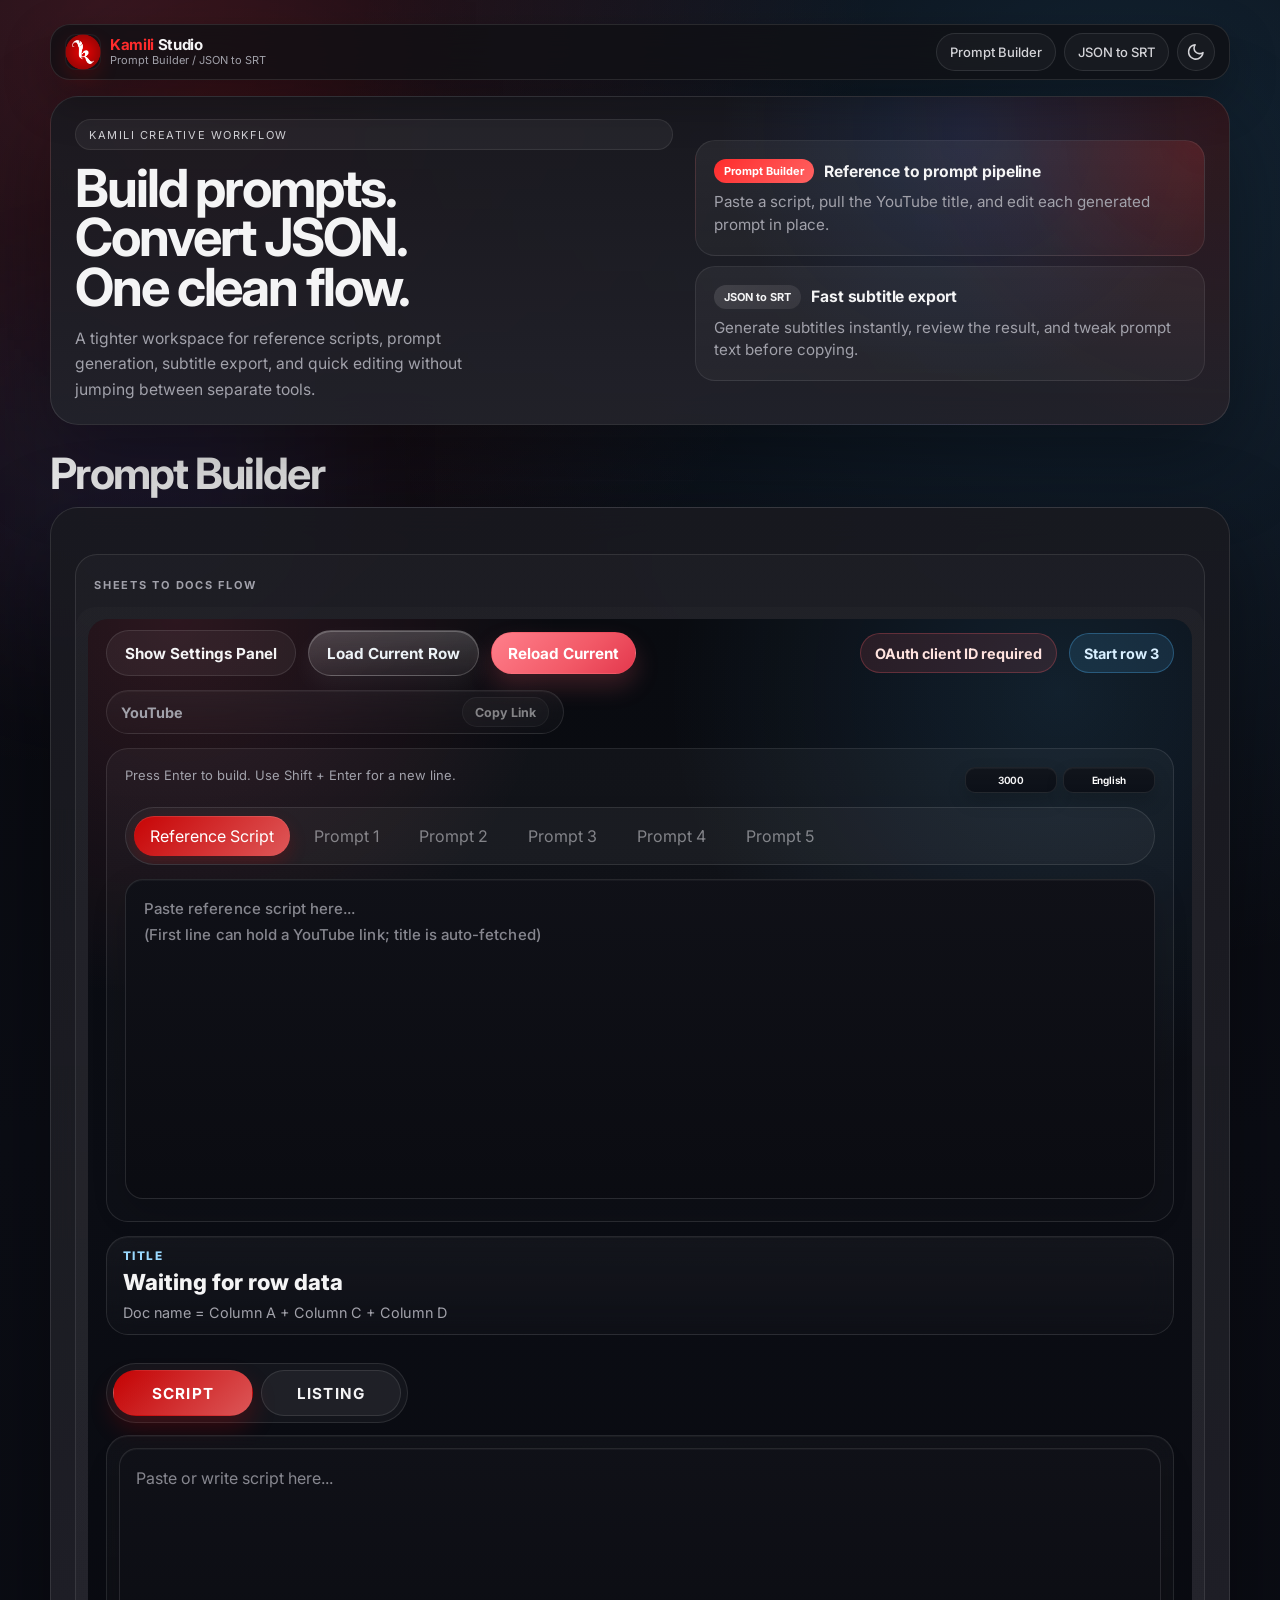
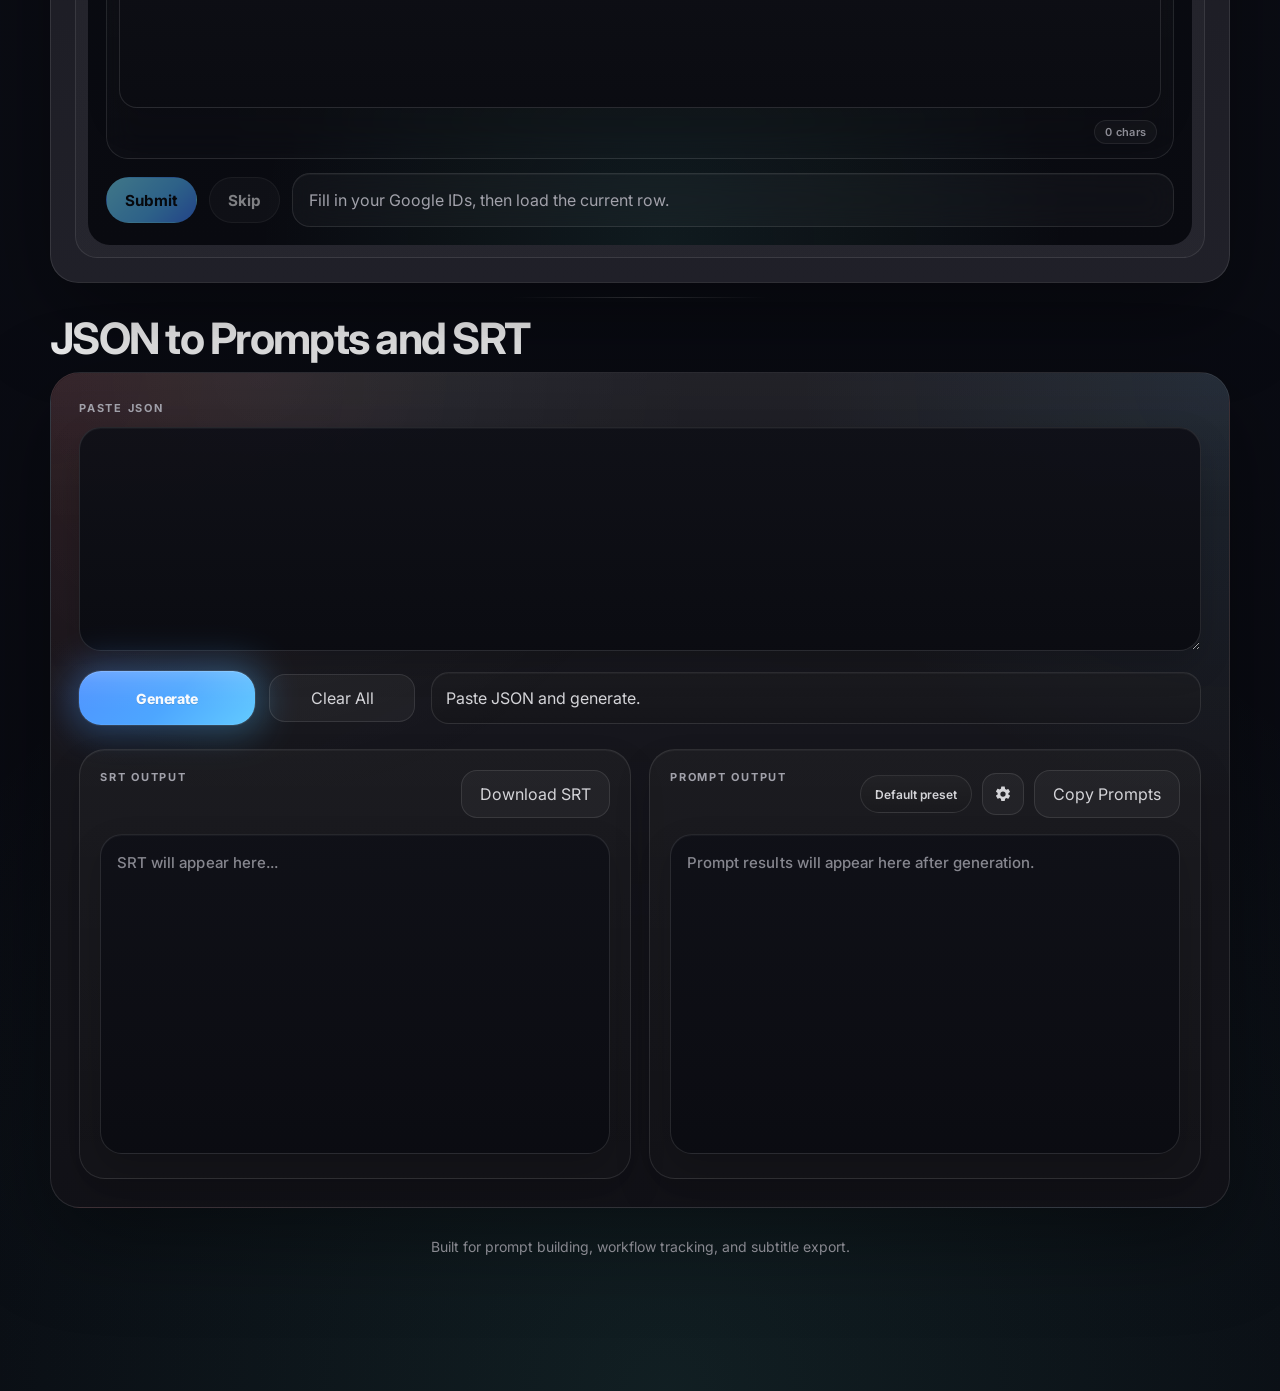
==== index.html @ 10967af1 "Add files via upload" ====
<!doctype html>
<html lang="en">
<head>
  <meta charset="UTF-8" />
  <meta name="viewport" content="width=device-width, initial-scale=1.0" />
  <title>Kamili Studio</title>
  <meta
    name="description"
    content="One unified workspace for Prompt Builder and JSON to SRT."
  />
  <link rel="stylesheet" href="assets/css/style.css" />
</head>
<body data-theme="dark">
  <div class="page-noise" aria-hidden="true"></div>
  <div class="page-glow page-glow-one" aria-hidden="true"></div>
  <div class="page-glow page-glow-two" aria-hidden="true"></div>

  <main class="site-shell">
    <header class="topbar">
      <a class="brand" href="#tool-1" aria-label="Kamili Studio home">
        <img class="brand-logo" src="assets/logo.png" alt="Kamili logo" />
        <span class="brand-copy">
          <strong class="brand-title">
            <span class="brand-name-accent">Kamili</span>
            <span class="brand-name-tail">Studio</span>
          </strong>
          <small>Prompt Builder / JSON to SRT</small>
        </span>
      </a>

      <div class="topbar-actions">
        <a class="topbar-link" href="#tool-workflow">Prompt Builder</a>
        <a class="topbar-link" href="#tool-2">JSON to SRT</a>
        <button class="theme-toggle" id="theme-toggle" type="button" aria-label="Toggle theme">
          <span class="sr-only" id="theme-toggle-label">Switch theme</span>
          <svg
            class="theme-toggle-icon"
            width="20"
            height="20"
            viewBox="0 0 25 25"
            fill="none"
            xmlns="http://www.w3.org/2000/svg"
            aria-hidden="true"
          >
            <g class="theme-toggle-sun">
              <path
                d="M12.4058 17.7625C15.1672 17.7625 17.4058 15.5239 17.4058 12.7625C17.4058 10.0011 15.1672 7.76251 12.4058 7.76251C9.64434 7.76251 7.40576 10.0011 7.40576 12.7625C7.40576 15.5239 9.64434 17.7625 12.4058 17.7625Z"
              />
              <path d="M12.4058 1.76251V3.76251" />
              <path d="M12.4058 21.7625V23.7625" />
              <path d="M4.62598 4.98248L6.04598 6.40248" />
              <path d="M18.7656 19.1225L20.1856 20.5425" />
              <path d="M1.40576 12.7625H3.40576" />
              <path d="M21.4058 12.7625H23.4058" />
              <path d="M4.62598 20.5425L6.04598 19.1225" />
              <path d="M18.7656 6.40248L20.1856 4.98248" />
            </g>
            <path
              class="theme-toggle-moon"
              d="M21.1918 13.2013C21.0345 14.9035 20.3957 16.5257 19.35 17.8781C18.3044 19.2305 16.8953 20.2571 15.2875 20.8379C13.6797 21.4186 11.9398 21.5294 10.2713 21.1574C8.60281 20.7854 7.07479 19.9459 5.86602 18.7371C4.65725 17.5283 3.81774 16.0003 3.4457 14.3318C3.07367 12.6633 3.18451 10.9234 3.76526 9.31561C4.346 7.70783 5.37263 6.29868 6.72501 5.25307C8.07739 4.20746 9.69959 3.56862 11.4018 3.41132C10.4052 4.75958 9.92564 6.42077 10.0503 8.09273C10.175 9.76469 10.8957 11.3364 12.0812 12.5219C13.2667 13.7075 14.8384 14.4281 16.5104 14.5528C18.1823 14.6775 19.8435 14.1979 21.1918 13.2013Z"
            />
          </svg>
        </button>
      </div>
    </header>

    <section class="hero-panel">
      <div class="hero-copy">
        <div class="hero-badge">Kamili creative workflow</div>
        <h1>Build prompts. Convert JSON. One clean flow.</h1>
        <p class="hero-text">
          A tighter workspace for reference scripts, prompt generation, subtitle export, and quick
          editing without jumping between separate tools.
        </p>
      </div>

      <div class="hero-stack">
        <div class="hero-card hero-card-accent">
          <div class="hero-card-line">
            <span class="hero-chip">Prompt Builder</span>
            <strong>Reference to prompt pipeline</strong>
          </div>
          <p>Paste a script, pull the YouTube title, and edit each generated prompt in place.</p>
        </div>
        <div class="hero-card">
          <div class="hero-card-line">
            <span class="hero-chip hero-chip-secondary">JSON to SRT</span>
            <strong>Fast subtitle export</strong>
          </div>
          <p>Generate subtitles instantly, review the result, and tweak prompt text before copying.</p>
        </div>
      </div>
    </section>

    <div class="tool-stack">
      <section class="tool-section" id="tool-1">
        <div class="section-heading">
          <div>
            <h2>Prompt Builder</h2>
          </div>
        </div>

        <div class="tool-card tool-card-merged">
          <div class="workflow-inline-shell" id="tool-workflow">
          <div class="workflow-inline-head">
            <div>
              <span class="label">Sheets to Docs Flow</span>
            </div>
          </div>

            <div class="workflow-embed-card workflow-embed-card-inline">
              <iframe
                id="workflow-embed-frame"
                class="workflow-embed-frame"
                src="manual-workflow-tool/index.html"
                title="Workflow"
                loading="lazy"
                allow="clipboard-write"
              ></iframe>
            </div>
          </div>

          <div class="output-shell prompt-builder-shell">
            <div class="tabs-head">
              <div class="tabs-head-copy">
                <span class="tabs-hint">Press Enter to build. Use Shift + Enter for a new line.</span>
              </div>

              <div class="prompt-banner-params prompt-banner-params-inline" aria-label="Prompt parameters">
                <label class="prompt-param prompt-param-words" for="pb-words" aria-label="Words">
                  <input id="pb-words" class="prompt-param-input" type="number" value="3000" min="1" inputmode="numeric" />
                </label>

                <div class="prompt-param prompt-param-language" aria-label="Language">
                  <div class="language-select language-select-compact" id="pb-language-select">
                    <input id="pb-language" type="hidden" value="English" />
                    <button
                      class="language-trigger language-trigger-compact"
                      id="pb-language-trigger"
                      type="button"
                      aria-haspopup="listbox"
                      aria-expanded="false"
                    >
                      <span id="pb-language-value">English</span>
                      <span class="language-caret" aria-hidden="true"></span>
                    </button>
                    <div class="language-dropdown" id="pb-language-dropdown" hidden>
                      <div class="language-options" id="pb-language-list" role="listbox" aria-label="Language options">
                        <button class="language-option is-active" data-language="English" type="button">English</button>
                        <button class="language-option" data-language="Arabic" type="button">Arabic</button>
                        <button class="language-option" data-language="French" type="button">French</button>
                        <button class="language-option" data-language="German" type="button">German</button>
                        <button class="language-option" data-language="Russian" type="button">Russian</button>
                        <button class="language-option" data-language="Italian" type="button">Italian</button>
                      </div>
                      <div class="language-custom">
                        <input
                          id="pb-language-custom"
                          type="text"
                          placeholder="Add another language"
                          aria-label="Add another language"
                        />
                        <button class="secondary-button secondary-button-compact" id="pb-language-add" type="button">
                          Add
                        </button>
                      </div>
                    </div>
                  </div>
                </div>
              </div>
            </div>
            <div class="segmented-shell">
              <div class="segmented-control" id="pb-tabs">
                <button class="segmented-tab active" data-view="reference" type="button">Reference Script</button>
                <button class="segmented-tab" data-view="prompt-0" data-index="0" type="button">Prompt 1</button>
                <button class="segmented-tab" data-view="prompt-1" data-index="1" type="button">Prompt 2</button>
                <button class="segmented-tab" data-view="prompt-2" data-index="2" type="button">Prompt 3</button>
                <button class="segmented-tab" data-view="prompt-3" data-index="3" type="button">Prompt 4</button>
                <button class="segmented-tab" data-view="prompt-4" data-index="4" type="button">Prompt 5</button>
              </div>
            </div>
            <div class="prompt-tab-panel is-active" id="pb-reference-panel">
              <textarea
                id="pb-reference"
                class="output-textarea prompt-builder-reference"
                placeholder="Paste reference script here...&#10;(First line can hold a YouTube link; title is auto-fetched)"
              ></textarea>
            </div>
            <div class="prompt-tab-panel" id="pb-prompts-panel" hidden>
              <div
                id="pb-output"
                class="output-editor"
                contenteditable="true"
                spellcheck="false"
                role="textbox"
                aria-multiline="true"
                data-placeholder="Press Enter in Reference Script to generate prompts."
              ></div>
            </div>
          </div>
        </div>
      </section>

      <div class="section-divider" aria-hidden="true">
        <span></span>
      </div>

      <section class="tool-section" id="tool-2">
        <div class="section-heading">
          <div>
            <h2>JSON to Prompts and SRT</h2>
          </div>
        </div>

        <div class="tool-card">
          <div class="field-block">
            <label class="label" for="json-input">Paste JSON</label>
            <textarea id="json-input"></textarea>
          </div>

          <div class="button-row button-row-split">
            <div class="button-row tool-actions">
              <button class="glow-button" id="srt-generate" type="button">
                <span class="glow-button__content">
                  <span>Generate</span>
                </span>
              </button>
              <button class="secondary-button" id="srt-clear" type="button">Clear All</button>
            </div>
            <div class="status status-inline" id="srt-status">Paste JSON and generate.</div>
          </div>

          <div class="results-grid">
            <div class="result-panel">
              <div class="panel-head">
                <span class="label">SRT Output</span>
                <button class="secondary-button" id="srt-download" type="button">Download SRT</button>
              </div>
              <textarea id="srt-output" readonly placeholder="SRT will appear here..."></textarea>
            </div>

            <div class="result-panel">
              <div class="panel-head">
                <span class="label">Prompt Output</span>
                <div class="panel-actions">
                  <span class="preset-badge" id="prompt-preset-badge">Default preset</span>
                  <button
                    class="icon-button"
                    id="prompt-preset-settings"
                    type="button"
                    aria-label="Manage image prompt presets"
                    title="Manage image prompt presets"
                  >
                    <svg viewBox="0 0 24 24" aria-hidden="true">
                      <path d="M19.14 12.94a7.96 7.96 0 0 0 .05-.94 7.96 7.96 0 0 0-.05-.94l2.03-1.58a.5.5 0 0 0 .12-.64l-1.92-3.32a.5.5 0 0 0-.6-.22l-2.39.96a7.28 7.28 0 0 0-1.63-.94l-.36-2.54A.5.5 0 0 0 13.9 2h-3.8a.5.5 0 0 0-.49.42l-.36 2.54c-.58.22-1.12.53-1.63.94l-2.39-.96a.5.5 0 0 0-.6.22L2.71 8.48a.5.5 0 0 0 .12.64l2.03 1.58a7.96 7.96 0 0 0-.05.94c0 .32.02.63.05.94l-2.03 1.58a.5.5 0 0 0-.12.64l1.92 3.32a.5.5 0 0 0 .6.22l2.39-.96c.5.4 1.05.72 1.63.94l.36 2.54a.5.5 0 0 0 .49.42h3.8a.5.5 0 0 0 .49-.42l.36-2.54c.58-.22 1.13-.54 1.63-.94l2.39.96a.5.5 0 0 0 .6-.22l1.92-3.32a.5.5 0 0 0-.12-.64l-2.03-1.58ZM12 15.5A3.5 3.5 0 1 1 12 8.5a3.5 3.5 0 0 1 0 7Z"/>
                    </svg>
                  </button>
                  <button class="secondary-button" id="prompts-copy" type="button">Copy Prompts</button>
                </div>
              </div>
              <textarea id="prompts-output" placeholder="Prompt results will appear here after generation."></textarea>
            </div>
          </div>
        </div>
      </section>
    </div>

    <div class="preset-modal" id="prompt-preset-modal" hidden>
      <div class="preset-dialog" role="dialog" aria-modal="true" aria-labelledby="prompt-preset-title">
        <div class="preset-dialog-head">
          <div>
            <h3 id="prompt-preset-title">Image Prompt Presets</h3>
            <p>Save your prompt add-ons here, then switch between them anytime.</p>
          </div>
          <button class="icon-button" id="prompt-preset-close" type="button" aria-label="Close presets">
            <svg viewBox="0 0 24 24" aria-hidden="true">
              <path d="M6.7 5.3 12 10.6l5.3-5.3 1.4 1.4-5.3 5.3 5.3 5.3-1.4 1.4-5.3-5.3-5.3 5.3-1.4-1.4 5.3-5.3-5.3-5.3 1.4-1.4Z"/>
            </svg>
          </button>
        </div>

        <div class="preset-list" id="prompt-preset-list"></div>

        <div class="preset-form">
          <div class="field-block">
            <label class="label" for="prompt-preset-name">Preset Name</label>
            <input id="prompt-preset-name" type="text" placeholder="Ancient history preset" />
          </div>
            <div class="field-block">
              <label class="label sr-only" for="prompt-preset-text">Prompt Text</label>
              <textarea
                id="prompt-preset-text"
                placeholder="Prompt Text..."
              ></textarea>
            </div>
          <div class="button-row">
            <button class="glow-button" id="prompt-preset-save" type="button">
              <span class="glow-button__content">
                <span>Save Preset</span>
              </span>
            </button>
          </div>
        </div>
      </div>
    </div>

    <div class="confirm-modal" id="preset-delete-confirm" hidden>
      <div class="confirm-dialog" role="dialog" aria-modal="true" aria-labelledby="preset-delete-title">
        <div class="confirm-copy">
          <span class="label">Delete Preset</span>
          <h3 id="preset-delete-title">Are you sure?</h3>
          <p id="preset-delete-text">This preset will be removed from your saved list.</p>
        </div>
        <div class="confirm-actions">
          <button class="secondary-button" id="preset-delete-cancel" type="button">Cancel</button>
          <button class="glow-button is-danger" id="preset-delete-confirm-btn" type="button">
            <span class="glow-button__content">
              <span>Delete Preset</span>
            </span>
          </button>
        </div>
      </div>
    </div>

    <footer class="site-footer">
      Built for prompt building, workflow tracking, and subtitle export.
    </footer>
  </main>

  <script>
    (function () {
      const workflowFrame = document.getElementById("workflow-embed-frame");
      if (!workflowFrame) {
        return;
      }

      const minHeight = 520;

      const applyHeight = (height) => {
        const nextHeight = Math.max(minHeight, Math.ceil(Number(height) || 0));
        workflowFrame.style.height = `${nextHeight}px`;
      };

      window.addEventListener("message", (event) => {
        if (event.source !== workflowFrame.contentWindow) {
          return;
        }

        if (event.data?.type !== "workflow-embed-height") {
          return;
        }

        applyHeight(event.data.height);
      });

      workflowFrame.addEventListener("load", () => {
        window.setTimeout(() => {
          try {
            const doc = workflowFrame.contentDocument;
            if (!doc) {
              return;
            }

            applyHeight(
              Math.max(
                doc.documentElement?.scrollHeight || 0,
                doc.body?.scrollHeight || 0
              )
            );
          } catch (error) {
            console.warn("Could not auto-size workflow frame:", error);
          }
        }, 120);
      });
    })();
  </script>
  <script src="assets/js/app.js"></script>
</body>
</html>
---- assets/css/style.css ----
@import url("https://fonts.googleapis.com/css2?family=Inter:wght@400;500;600;700;800&display=swap");

:root {
  --bg: #09090b;
  --bg-elevated: rgba(16, 16, 20, 0.78);
  --panel: rgba(25, 25, 31, 0.88);
  --panel-strong: rgba(34, 34, 42, 0.94);
  --surface: rgba(12, 12, 16, 0.96);
  --surface-soft: rgba(255, 255, 255, 0.05);
  --border: rgba(255, 255, 255, 0.1);
  --border-strong: rgba(255, 255, 255, 0.18);
  --text: #f4f4f5;
  --muted: #a1a1aa;
  --muted-strong: #d4d4d8;
  --logo-red: #dd0000;
  --logo-red-strong: #ff2c2c;
  --logo-red-soft: rgba(221, 0, 0, 0.2);
  --blue-start: #77e3ff;
  --blue-mid: #52b8ff;
  --blue-end: #3d7dff;
  --blue-glow: rgba(82, 184, 255, 0.48);
  --danger-start: #ff7f8b;
  --danger-mid: #f25967;
  --danger-end: #e3384d;
  --danger-glow: rgba(242, 89, 103, 0.48);
  --success: #7ef3cf;
  --scroll-track: rgba(255, 255, 255, 0.04);
  --scroll-thumb: linear-gradient(180deg, rgba(255, 98, 98, 0.92), rgba(82, 184, 255, 0.88));
  --scroll-thumb-border: rgba(255, 255, 255, 0.08);
  --shadow-xl: 0 30px 90px rgba(0, 0, 0, 0.38);
  --shadow-lg: 0 18px 48px rgba(0, 0, 0, 0.28);
  --field-bg: linear-gradient(180deg, rgba(16, 17, 24, 0.98), rgba(11, 12, 18, 0.98));
  --field-bg-active: linear-gradient(180deg, rgba(20, 22, 30, 0.99), rgba(14, 15, 21, 0.99));
  --field-border: rgba(255, 255, 255, 0.11);
  --field-border-focus: rgba(114, 190, 255, 0.34);
  --field-ring: rgba(114, 190, 255, 0.08);
  --field-shadow: inset 0 1px 0 rgba(255, 255, 255, 0.04), 0 14px 34px rgba(0, 0, 0, 0.16);
  --field-shadow-focus: inset 0 1px 0 rgba(255, 255, 255, 0.05), 0 0 0 4px var(--field-ring), 0 20px 42px rgba(0, 0, 0, 0.2);
  --radius-xl: 28px;
  --radius-lg: 22px;
  --radius-md: 18px;
  --radius-sm: 14px;
}

body[data-theme="light"] {
  --bg: #f5f5f4;
  --bg-elevated: rgba(255, 255, 255, 0.84);
  --panel: rgba(255, 255, 255, 0.92);
  --panel-strong: rgba(255, 255, 255, 0.98);
  --surface: rgba(246, 246, 248, 0.98);
  --surface-soft: rgba(18, 18, 23, 0.04);
  --border: rgba(18, 18, 23, 0.08);
  --border-strong: rgba(18, 18, 23, 0.14);
  --text: #111827;
  --muted: #6b7280;
  --muted-strong: #374151;
  --logo-red-soft: rgba(221, 0, 0, 0.12);
  --blue-glow: rgba(82, 184, 255, 0.2);
  --danger-glow: rgba(242, 89, 103, 0.2);
  --scroll-track: rgba(17, 24, 39, 0.06);
  --scroll-thumb: linear-gradient(180deg, rgba(255, 98, 98, 0.78), rgba(82, 184, 255, 0.72));
  --scroll-thumb-border: rgba(17, 24, 39, 0.08);
  --shadow-xl: 0 30px 90px rgba(17, 24, 39, 0.12);
  --shadow-lg: 0 18px 48px rgba(17, 24, 39, 0.09);
  --field-bg: linear-gradient(180deg, rgba(255, 255, 255, 0.98), rgba(245, 247, 251, 0.98));
  --field-bg-active: linear-gradient(180deg, rgba(255, 255, 255, 1), rgba(241, 244, 250, 1));
  --field-border: rgba(17, 24, 39, 0.1);
  --field-border-focus: rgba(82, 184, 255, 0.34);
  --field-ring: rgba(82, 184, 255, 0.08);
  --field-shadow: inset 0 1px 0 rgba(255, 255, 255, 0.64), 0 14px 34px rgba(17, 24, 39, 0.08);
  --field-shadow-focus: inset 0 1px 0 rgba(255, 255, 255, 0.74), 0 0 0 4px var(--field-ring), 0 18px 36px rgba(17, 24, 39, 0.12);
}

* {
  box-sizing: border-box;
}

html {
  scroll-behavior: smooth;
}

body {
  margin: 0;
  min-height: 100vh;
  font-family: "Inter", system-ui, sans-serif;
  color: var(--text);
  background:
    radial-gradient(circle at 8% 0%, rgba(255, 92, 118, 0.18), transparent 24%),
    radial-gradient(circle at 88% 6%, rgba(82, 184, 255, 0.16), transparent 26%),
    radial-gradient(circle at 52% 100%, rgba(97, 223, 198, 0.1), transparent 30%),
    linear-gradient(180deg, #07080d 0%, #0b0d15 38%, #080910 100%);
  transition: background 0.25s ease, color 0.25s ease;
}

body[data-theme="light"] {
  background:
    radial-gradient(circle at 10% 0%, rgba(255, 116, 142, 0.14), transparent 22%),
    radial-gradient(circle at 86% 8%, rgba(82, 184, 255, 0.12), transparent 24%),
    radial-gradient(circle at 50% 100%, rgba(97, 223, 198, 0.08), transparent 28%),
    linear-gradient(180deg, #fcfcfe 0%, #f3f5f9 44%, #eef1f7 100%);
}

button,
input,
select,
textarea {
  font: inherit;
}

textarea,
.output-editor,
.language-options,
.prompt-output,
.output-box {
  scrollbar-width: thin;
  scrollbar-color: rgba(255, 98, 98, 0.9) var(--scroll-track);
}

textarea::-webkit-scrollbar,
.output-editor::-webkit-scrollbar,
.language-options::-webkit-scrollbar,
.prompt-output::-webkit-scrollbar,
.output-box::-webkit-scrollbar {
  width: 12px;
  height: 12px;
}

textarea::-webkit-scrollbar-track,
.output-editor::-webkit-scrollbar-track,
.language-options::-webkit-scrollbar-track,
.prompt-output::-webkit-scrollbar-track,
.output-box::-webkit-scrollbar-track {
  background: var(--scroll-track);
  border-radius: 999px;
}

textarea::-webkit-scrollbar-button,
.output-editor::-webkit-scrollbar-button,
.language-options::-webkit-scrollbar-button,
.prompt-output::-webkit-scrollbar-button,
.output-box::-webkit-scrollbar-button {
  display: block;
  height: 16px;
  background-color: rgba(255, 255, 255, 0.04);
  background-repeat: no-repeat;
  background-position: center;
  background-size: 8px 8px;
  border-radius: 999px;
}

textarea::-webkit-scrollbar-button:single-button:vertical:decrement,
.output-editor::-webkit-scrollbar-button:single-button:vertical:decrement,
.language-options::-webkit-scrollbar-button:single-button:vertical:decrement,
.prompt-output::-webkit-scrollbar-button:single-button:vertical:decrement,
.output-box::-webkit-scrollbar-button:single-button:vertical:decrement {
  background-image: url("data:image/svg+xml,%3Csvg xmlns='http://www.w3.org/2000/svg' width='8' height='8' viewBox='0 0 8 8'%3E%3Cpath fill='%23d4d4d8' d='M4 2 1.5 5h5z'/%3E%3C/svg%3E");
}

textarea::-webkit-scrollbar-button:single-button:vertical:increment,
.output-editor::-webkit-scrollbar-button:single-button:vertical:increment,
.language-options::-webkit-scrollbar-button:single-button:vertical:increment,
.prompt-output::-webkit-scrollbar-button:single-button:vertical:increment,
.output-box::-webkit-scrollbar-button:single-button:vertical:increment {
  background-image: url("data:image/svg+xml,%3Csvg xmlns='http://www.w3.org/2000/svg' width='8' height='8' viewBox='0 0 8 8'%3E%3Cpath fill='%23d4d4d8' d='M1.5 3 4 6l2.5-3z'/%3E%3C/svg%3E");
}

textarea::-webkit-scrollbar-button:hover,
.output-editor::-webkit-scrollbar-button:hover,
.language-options::-webkit-scrollbar-button:hover,
.prompt-output::-webkit-scrollbar-button:hover,
.output-box::-webkit-scrollbar-button:hover {
  background-color: rgba(255, 255, 255, 0.08);
}

textarea::-webkit-scrollbar-thumb,
.output-editor::-webkit-scrollbar-thumb,
.language-options::-webkit-scrollbar-thumb,
.prompt-output::-webkit-scrollbar-thumb,
.output-box::-webkit-scrollbar-thumb {
  background: var(--scroll-thumb);
  border-radius: 999px;
  border: 2px solid var(--scroll-thumb-border);
  box-shadow: inset 0 1px 0 rgba(255, 255, 255, 0.14);
}

textarea::-webkit-scrollbar-thumb:hover,
.output-editor::-webkit-scrollbar-thumb:hover,
.language-options::-webkit-scrollbar-thumb:hover,
.prompt-output::-webkit-scrollbar-thumb:hover,
.output-box::-webkit-scrollbar-thumb:hover {
  filter: brightness(1.08);
}

textarea::-webkit-scrollbar-corner,
.output-editor::-webkit-scrollbar-corner,
.language-options::-webkit-scrollbar-corner,
.prompt-output::-webkit-scrollbar-corner,
.output-box::-webkit-scrollbar-corner {
  background: transparent;
}

.page-noise,
.page-glow {
  pointer-events: none;
  position: fixed;
  inset: 0;
}

.page-noise {
  opacity: 0.04;
  background-image:
    linear-gradient(rgba(255, 255, 255, 0.3) 1px, transparent 1px),
    linear-gradient(90deg, rgba(255, 255, 255, 0.18) 1px, transparent 1px);
  background-size: 120px 120px;
  mask-image: radial-gradient(circle at center, black, transparent 82%);
}

.page-glow {
  z-index: -1;
  filter: blur(80px);
  opacity: 0.55;
}

.page-glow-one {
  top: 3%;
  left: 8%;
  width: 260px;
  height: 260px;
  background: rgba(221, 0, 0, 0.2);
}

.page-glow-two {
  top: 36%;
  right: 6%;
  width: 300px;
  height: 300px;
  background: rgba(61, 125, 255, 0.16);
}

.site-shell {
  width: min(1180px, calc(100% - 32px));
  margin: 0 auto;
  padding: 24px 0 136px;
}

.topbar {
  position: sticky;
  top: 16px;
  z-index: 10;
  display: flex;
  align-items: center;
  justify-content: space-between;
  gap: 14px;
  flex-wrap: wrap;
  min-height: 56px;
  padding: 8px 14px;
  margin-bottom: 16px;
  background: var(--bg-elevated);
  border: 1px solid var(--border);
  border-radius: 20px;
  box-shadow: var(--shadow-lg);
  backdrop-filter: blur(18px);
  transition:
    opacity 0.2s ease,
    transform 0.2s ease,
    visibility 0.2s ease,
    margin-bottom 0.2s ease;
}

.topbar.is-hidden {
  opacity: 0;
  transform: translateY(-18px);
  visibility: hidden;
  pointer-events: none;
  margin-bottom: -68px;
}

.brand {
  display: inline-flex;
  align-items: center;
  gap: 9px;
  min-width: 0;
  flex: 1 1 auto;
  text-decoration: none;
  color: inherit;
}

.brand-logo {
  width: 36px;
  height: 36px;
  flex: 0 0 36px;
  border-radius: 11px;
  object-fit: cover;
  box-shadow:
    0 8px 18px rgba(221, 0, 0, 0.16),
    inset 0 0 0 1px rgba(255, 255, 255, 0.06);
}

.brand-copy {
  display: flex;
  flex-direction: column;
  min-width: 0;
  gap: 2px;
}

.brand-title {
  display: inline-flex;
  align-items: baseline;
  gap: 4px;
  font-size: 15px;
  font-weight: 700;
  letter-spacing: -0.025em;
  line-height: 1;
}

.brand-copy small {
  color: var(--muted);
  font-size: 11px;
  line-height: 1.15;
  white-space: nowrap;
}

.brand-name-accent {
  color: var(--logo-red-strong);
}

.brand-name-tail {
  color: var(--text);
}

.sr-only {
  position: absolute;
  width: 1px;
  height: 1px;
  padding: 0;
  margin: -1px;
  overflow: hidden;
  clip: rect(0, 0, 0, 0);
  white-space: nowrap;
  border: 0;
}

.topbar-actions {
  display: flex;
  align-items: center;
  gap: 8px;
  flex-wrap: wrap;
  justify-content: flex-end;
  margin-left: auto;
  flex: 0 0 auto;
}

.topbar-link,
.theme-toggle {
  display: inline-flex;
  align-items: center;
  justify-content: center;
  border: 1px solid var(--border);
  background: rgba(255, 255, 255, 0.035);
  color: var(--muted-strong);
  border-radius: 999px;
  min-height: 38px;
  padding: 0 13px;
  text-decoration: none;
  font-size: 13px;
  font-weight: 500;
  line-height: 1;
  white-space: nowrap;
  cursor: pointer;
  transition: transform 0.2s ease, border-color 0.2s ease, background 0.2s ease;
}

.topbar-link:hover,
.theme-toggle:hover {
  transform: translateY(-1px);
  border-color: var(--border-strong);
  background: rgba(255, 255, 255, 0.07);
}

.theme-toggle {
  position: relative;
  width: 38px;
  min-width: 38px;
  padding: 0;
}

.theme-toggle-icon {
  width: 20px;
  height: 20px;
  overflow: visible;
}

.theme-toggle-sun path,
.theme-toggle-moon {
  stroke: currentColor;
  stroke-width: 2;
  stroke-linecap: round;
  stroke-linejoin: round;
  transform-box: fill-box;
  transform-origin: center;
  transition:
    opacity 0.45s ease,
    transform 0.45s ease,
    filter 0.45s ease;
}

.theme-toggle-sun path {
  opacity: 1;
  transform: scale(1) rotate(0deg);
}

.theme-toggle-moon {
  opacity: 0;
  transform: scale(0.55) rotate(-22deg);
}

body[data-theme="dark"] .theme-toggle-sun path {
  opacity: 0;
  transform: scale(0.55) rotate(28deg);
}

body[data-theme="dark"] .theme-toggle-moon {
  opacity: 1;
  transform: scale(1) rotate(0deg);
}

.hero-panel,
.tool-card {
  background: linear-gradient(180deg, var(--panel) 0%, var(--panel-strong) 100%);
  border: 1px solid var(--border);
  box-shadow: var(--shadow-xl);
  backdrop-filter: blur(16px);
}

.hero-panel,
#tool-1 {
  transition:
    filter 0.28s ease,
    opacity 0.28s ease,
    transform 0.28s ease;
  transform-origin: top center;
}

body.is-json-focus .hero-panel,
body.is-json-focus #tool-1 {
  filter: blur(16px) saturate(0.78);
  opacity: 0.14;
  transform: scale(0.988) translateY(-4px);
  pointer-events: none;
  user-select: none;
}

.hero-panel {
  display: grid;
  grid-template-columns: minmax(0, 1.08fr) minmax(320px, 0.92fr);
  align-items: center;
  gap: 22px;
  padding: 22px 24px;
  border-radius: var(--radius-xl);
  margin-bottom: 22px;
  animation: riseIn 0.55s ease;
  background:
    radial-gradient(circle at top right, rgba(221, 0, 0, 0.12), transparent 28%),
    radial-gradient(circle at 78% 10%, rgba(61, 125, 255, 0.12), transparent 26%),
    linear-gradient(180deg, var(--panel) 0%, var(--panel-strong) 100%);
}

.hero-copy {
  display: flex;
  flex-direction: column;
  justify-content: center;
}

.hero-copy h1,
.section-heading h2 {
  margin: 0;
  letter-spacing: -0.04em;
}

.hero-copy h1 {
  font-size: clamp(2rem, 4.1vw, 3.45rem);
  line-height: 0.94;
  max-width: 10.8ch;
}

.eyebrow {
  margin: 0 0 14px;
  font-size: 12px;
  letter-spacing: 0.18em;
  text-transform: uppercase;
  color: var(--logo-red-strong);
  font-weight: 700;
}

.hero-text,
.section-lead,
.hero-card p {
  margin: 0;
  color: var(--muted);
  line-height: 1.7;
}

.hero-text {
  margin-top: 14px;
  max-width: 43ch;
  font-size: 0.98rem;
  line-height: 1.62;
}

.hero-badge {
  display: inline-flex;
  align-items: center;
  min-height: 31px;
  padding: 0 13px;
  margin-bottom: 14px;
  border-radius: 999px;
  border: 1px solid rgba(255, 255, 255, 0.08);
  background: rgba(255, 255, 255, 0.05);
  color: var(--muted-strong);
  font-size: 11px;
  letter-spacing: 0.14em;
  text-transform: uppercase;
}

.hero-stack {
  display: grid;
  gap: 10px;
  align-self: center;
}

.hero-card {
  padding: 18px;
  border-radius: 20px;
  border: 1px solid rgba(255, 255, 255, 0.08);
  background: linear-gradient(180deg, rgba(255, 255, 255, 0.05), rgba(255, 255, 255, 0.03));
  min-height: 112px;
  display: flex;
  flex-direction: column;
  justify-content: center;
}

.hero-card-line {
  display: flex;
  align-items: center;
  gap: 10px;
  margin-bottom: 8px;
}

.hero-chip {
  display: inline-flex;
  align-items: center;
  justify-content: center;
  border-radius: 999px;
  padding: 5px 10px;
  font-size: 11px;
  font-weight: 700;
  color: #fff;
  background: linear-gradient(135deg, var(--logo-red-strong), #ff6262);
}

.hero-chip-secondary {
  background: linear-gradient(135deg, rgba(255, 255, 255, 0.12), rgba(255, 255, 255, 0.08));
  color: var(--text);
}

.hero-card-accent {
  background:
    radial-gradient(circle at top right, rgba(221, 0, 0, 0.14), transparent 36%),
    linear-gradient(180deg, rgba(255, 255, 255, 0.06), rgba(255, 255, 255, 0.03));
}

.hero-card strong {
  font-size: 0.98rem;
  letter-spacing: -0.01em;
}

.hero-card p {
  font-size: 0.95rem;
  line-height: 1.5;
}

.hero-divider,
.section-divider span {
  display: block;
  width: 100%;
  height: 1px;
  background: linear-gradient(90deg, transparent, var(--border-strong), transparent);
}

.hero-divider {
  margin: 18px 0;
}

.tool-stack {
  display: flex;
  flex-direction: column;
  gap: 14px;
}

.tool-section {
  display: flex;
  flex-direction: column;
  gap: 8px;
}

.section-heading {
  display: flex;
  align-items: end;
  justify-content: space-between;
  gap: 10px;
}

.section-heading h2 {
  font-size: clamp(1.9rem, 4vw, 2.7rem);
}

.section-lead {
  max-width: 44ch;
  text-align: right;
}

.tool-card {
  border-radius: var(--radius-xl);
  padding: 24px;
  animation: riseIn 0.55s ease both;
}

.tool-card-merged {
  display: flex;
  flex-direction: column;
}

.field-block {
  display: flex;
  flex-direction: column;
  gap: 8px;
}

.settings-grid,
.results-grid {
  display: grid;
  gap: 16px;
}

.settings-grid {
  grid-template-columns: repeat(2, minmax(0, 1fr));
  margin-top: 18px;
}

.language-select {
  position: relative;
}

.language-trigger {
  width: 100%;
  min-height: 56px;
  display: flex;
  align-items: center;
  justify-content: space-between;
  gap: 14px;
  padding: 0 18px;
  border: 1px solid var(--border);
  border-radius: 18px;
  color: var(--text);
  background:
    linear-gradient(180deg, rgba(255, 255, 255, 0.05), rgba(255, 255, 255, 0.02)),
    var(--surface);
  box-shadow: inset 0 1px 0 rgba(255, 255, 255, 0.05);
  cursor: pointer;
  transition: border-color 0.2s ease, transform 0.2s ease, box-shadow 0.2s ease;
}

.language-trigger:hover,
.language-select.is-open .language-trigger {
  border-color: rgba(255, 255, 255, 0.22);
  box-shadow:
    0 0 0 4px rgba(255, 255, 255, 0.03),
    0 12px 28px rgba(0, 0, 0, 0.18);
  transform: translateY(-1px);
}

.language-caret {
  width: 10px;
  height: 10px;
  border-right: 2px solid var(--muted);
  border-bottom: 2px solid var(--muted);
  transform: rotate(45deg) translateY(-2px);
  transition: transform 0.18s ease, border-color 0.18s ease;
}

.language-select.is-open .language-caret {
  border-color: var(--muted-strong);
  transform: rotate(-135deg) translateY(-1px);
}

.language-select-compact.is-open .language-caret {
  border-color: transparent;
  transform: translateY(-50%);
}

.language-dropdown {
  position: absolute;
  top: calc(100% + 10px);
  left: 0;
  right: 0;
  z-index: 20;
  display: flex;
  flex-direction: column;
  gap: 8px;
  padding: 10px;
  border: 1px solid var(--border-strong);
  border-radius: 16px;
  background: linear-gradient(180deg, rgba(28, 28, 34, 0.98), rgba(18, 18, 24, 0.98));
  box-shadow: 0 24px 48px rgba(0, 0, 0, 0.36);
  backdrop-filter: blur(20px);
}

.language-options {
  display: flex;
  flex-direction: column;
  gap: 4px;
  max-height: 184px;
  overflow: auto;
}

.language-option {
  width: 100%;
  min-height: 34px;
  padding: 0 12px;
  display: flex;
  align-items: center;
  border: 1px solid transparent;
  border-radius: 12px;
  background: transparent;
  color: var(--muted-strong);
  text-align: left;
  font-size: 13px;
  cursor: pointer;
  transition: background 0.18s ease, border-color 0.18s ease, color 0.18s ease, transform 0.18s ease;
}

.language-option:hover {
  transform: translateY(-1px);
  border-color: var(--border);
  background: rgba(255, 255, 255, 0.05);
  color: var(--text);
}

.language-option.is-active {
  color: var(--text);
  border-color: var(--border-strong);
  background: rgba(255, 255, 255, 0.08);
  box-shadow: inset 0 1px 0 rgba(255, 255, 255, 0.04);
}

.language-custom {
  display: flex;
  align-items: center;
  gap: 8px;
  padding-top: 8px;
  border-top: 1px solid rgba(255, 255, 255, 0.08);
}

.language-custom input {
  flex: 1;
  min-height: 38px;
  padding: 0 12px;
}

.results-grid {
  grid-template-columns: repeat(2, minmax(0, 1fr));
  margin-top: 22px;
  align-items: start;
}

.label {
  font-size: 11px;
  font-weight: 700;
  letter-spacing: 0.16em;
  text-transform: uppercase;
  color: var(--muted);
}

textarea,
input,
select {
  width: 100%;
  border: 1px solid var(--field-border);
  border-radius: var(--radius-md);
  padding: 15px 16px;
  color: var(--text);
  background: var(--field-bg);
  box-shadow: var(--field-shadow);
  font-family: "Inter", system-ui, sans-serif;
  font-size: 15px;
  font-weight: 500;
  transition: border-color 0.2s ease, background 0.2s ease, box-shadow 0.2s ease;
}

input[type="number"] {
  appearance: textfield;
  -moz-appearance: textfield;
}

input[type="number"]::-webkit-outer-spin-button,
input[type="number"]::-webkit-inner-spin-button {
  -webkit-appearance: none;
  margin: 0;
}

textarea {
  min-height: 208px;
  resize: vertical;
  line-height: 1.6;
}

textarea::placeholder,
input::placeholder {
  color: rgba(161, 161, 170, 0.82);
  font-family: "Inter", system-ui, sans-serif;
  font-weight: 500;
}

#srt-output {
  height: 320px;
  min-height: 320px;
  max-height: 320px;
  overflow: auto;
}

textarea:focus,
input:focus,
select:focus {
  outline: none;
  border-color: var(--field-border-focus);
  background: var(--field-bg-active);
  box-shadow: var(--field-shadow-focus);
}

.button-row {
  display: flex;
  align-items: center;
  gap: 14px;
  flex-wrap: wrap;
  margin-top: 18px;
}

.button-row-split {
  justify-content: space-between;
}

.tool-actions {
  margin-top: 0;
}

.glow-button {
  --button-gradient: linear-gradient(135deg, #4f93ff 0%, #4da6ff 52%, #63cbff 100%);
  position: relative;
  isolation: isolate;
  min-width: 176px;
  height: 54px;
  padding: 0 24px;
  border: none;
  border-radius: 22px;
  background: transparent;
  box-shadow:
    0 12px 28px rgba(0, 0, 0, 0.22);
  color: #f8fafc;
  font-weight: 800;
  font-size: 14px;
  letter-spacing: -0.01em;
  text-shadow: 0 1px 0 rgba(0, 0, 0, 0.1);
  cursor: pointer;
  transition: transform 0.18s ease, box-shadow 0.18s ease, filter 0.18s ease;
}

.glow-button__content {
  position: relative;
  z-index: 1;
  display: inline-flex;
  align-items: center;
  justify-content: center;
  gap: 0;
}

.glow-button::before {
  content: "";
  position: absolute;
  inset: -8px;
  border-radius: 26px;
  background: var(--button-gradient);
  filter: blur(18px);
  opacity: 0.36;
  z-index: -2;
  transition: opacity 0.2s ease, filter 0.2s ease;
}

.glow-button::after {
  content: "";
  position: absolute;
  inset: 0;
  border-radius: 22px;
  background:
    linear-gradient(180deg, rgba(255, 255, 255, 0.18), rgba(255, 255, 255, 0.08) 22%, rgba(255, 255, 255, 0.02) 48%, transparent 72%),
    var(--button-gradient);
  box-shadow:
    inset 0 1px 0 rgba(255, 255, 255, 0.16),
    inset 0 -1px 0 rgba(255, 255, 255, 0.05),
    0 0 0 1px rgba(255, 255, 255, 0.08);
  z-index: -1;
}

.glow-button:hover {
  transform: translateY(-1px) scale(1.005);
  box-shadow:
    0 14px 30px rgba(0, 0, 0, 0.24);
  filter: saturate(1.04);
}

.glow-button:hover::before {
  opacity: 0.44;
  filter: blur(20px);
}

.glow-button:active {
  transform: translateY(0);
}

.glow-button[data-state="clicked"] {
  transform: scale(0.985);
}

.glow-button[data-state="clicked"]::before {
  opacity: 0.5;
}

.glow-button.is-danger {
  --button-gradient: linear-gradient(135deg, #ff8396 0%, #f85f76 52%, #ef4866 100%);
}

.glow-button.is-danger:hover {
  box-shadow:
    0 18px 40px rgba(0, 0, 0, 0.26);
}

.secondary-button {
  position: relative;
  overflow: hidden;
  min-width: 146px;
  height: 48px;
  padding: 0 18px;
  border-radius: 16px;
  border: 1px solid var(--border);
  background: rgba(255, 255, 255, 0.04);
  color: var(--muted-strong);
  cursor: pointer;
  transition: transform 0.18s ease, border-color 0.18s ease, background 0.18s ease;
}

.secondary-button-compact {
  min-width: 78px;
  height: 38px;
  padding: 0 14px;
  border-radius: 14px;
}

.secondary-button:hover {
  transform: translateY(-1px);
  border-color: var(--border-strong);
  background: rgba(255, 255, 255, 0.08);
}

.secondary-button.is-loading {
  pointer-events: none;
  border-color: rgba(255, 255, 255, 0.18);
  background:
    linear-gradient(135deg, rgba(255, 255, 255, 0.12), rgba(255, 255, 255, 0.05)),
    rgba(255, 255, 255, 0.04);
  box-shadow:
    inset 0 1px 0 rgba(255, 255, 255, 0.16),
    0 14px 26px rgba(0, 0, 0, 0.18);
  backdrop-filter: blur(14px);
  animation: glassPulse 1s ease-in-out infinite;
}

.secondary-button.is-loading::before {
  content: "";
  position: absolute;
  inset: 1px;
  border-radius: 15px;
  background:
    linear-gradient(180deg, rgba(255, 255, 255, 0.14), transparent 45%),
    radial-gradient(circle at top center, rgba(255, 255, 255, 0.18), transparent 60%);
  opacity: 0.95;
}

.secondary-button.is-loading::after {
  content: "";
  position: absolute;
  top: 0;
  bottom: 0;
  left: -42%;
  width: 42%;
  border-radius: 16px;
  background: linear-gradient(110deg, transparent 0%, rgba(255, 255, 255, 0.34) 52%, transparent 100%);
  transform: skewX(-18deg);
  animation: glassSweep 1s ease-in-out infinite;
}

.secondary-button.is-success {
  color: #052e2b;
  border-color: rgba(126, 243, 207, 0.32);
  background: linear-gradient(135deg, rgba(126, 243, 207, 0.95), rgba(72, 215, 178, 0.92));
}

.status {
  display: flex;
  align-items: center;
  min-height: 48px;
  padding: 12px 14px;
  border: 1px solid var(--border);
  border-radius: 16px;
  color: var(--muted-strong);
  background: rgba(255, 255, 255, 0.04);
}

.status.is-error {
  color: #ffd3d6;
  border-color: rgba(242, 89, 103, 0.26);
  background: rgba(242, 89, 103, 0.12);
}

.status.is-success {
  color: #d5fff1;
  border-color: rgba(126, 243, 207, 0.24);
  background: rgba(126, 243, 207, 0.12);
}

.status-inline {
  flex: 1;
  min-width: 260px;
}

.status-compact {
  min-height: 44px;
  padding: 10px 14px;
  font-size: 14px;
  white-space: nowrap;
  overflow: hidden;
  text-overflow: ellipsis;
}

.output-shell {
  margin-top: 22px;
  padding: 18px;
  border: 1px solid var(--border);
  border-radius: 22px;
  background: linear-gradient(180deg, rgba(255, 255, 255, 0.04), rgba(255, 255, 255, 0.02));
}

.workflow-inline-shell {
  margin-top: 22px;
  padding: 18px 0 0;
  border: 1px solid var(--border);
  border-radius: 22px;
  background: linear-gradient(180deg, rgba(255, 255, 255, 0.025), rgba(255, 255, 255, 0.015));
  overflow: hidden;
}

.workflow-inline-head {
  display: flex;
  align-items: start;
  justify-content: space-between;
  gap: 12px;
  margin-bottom: 14px;
  padding: 0 18px;
}

.workflow-inline-note {
  margin: 6px 0 0;
  color: var(--muted);
  line-height: 1.6;
  font-size: 14px;
}

.workflow-embed-card-inline {
  margin-top: 0;
  padding: 0;
  border: 0;
  border-radius: 20px 20px 0 0;
  background: linear-gradient(180deg, rgba(255, 255, 255, 0.015), rgba(255, 255, 255, 0.01));
  overflow: hidden;
}

.prompt-builder-shell {
  margin-top: 18px;
}

.tabs-head,
.panel-head {
  display: flex;
  align-items: center;
  justify-content: space-between;
  gap: 12px;
  margin-bottom: 14px;
}

.tabs-head {
  align-items: flex-start;
  overflow: visible;
}

.tabs-head-copy {
  display: flex;
  flex-direction: column;
  gap: 6px;
  min-width: 0;
}

.prompt-banner-params {
  display: flex;
  flex-direction: column;
  align-items: stretch;
  gap: 6px;
}

.prompt-banner-params-inline {
  margin-left: auto;
  flex-direction: row;
  align-items: center;
  justify-content: flex-end;
  flex-wrap: nowrap;
  gap: 6px;
  overflow: visible;
  z-index: 4;
}

.prompt-param {
  min-width: 0;
  padding: 5px 10px 4px;
  border: 1px solid var(--border);
  border-radius: 14px;
  background:
    linear-gradient(180deg, rgba(255, 255, 255, 0.05), rgba(255, 255, 255, 0.025)),
    rgba(8, 8, 11, 0.2);
  display: flex;
  flex-direction: column;
  gap: 2px;
}

.prompt-banner-params-inline .prompt-param-words {
  width: 92px;
  flex: 0 0 92px;
}

.prompt-banner-params-inline .prompt-param-language {
  width: 92px;
  flex: 0 0 92px;
  position: relative;
  z-index: 10;
}

.prompt-banner-params-inline .prompt-param {
  min-height: 26px;
  padding: 1px 6px;
  border-radius: 10px;
  justify-content: center;
  overflow: visible;
  border-color: rgba(255, 255, 255, 0.08);
  background:
    linear-gradient(180deg, rgba(255, 255, 255, 0.04), rgba(255, 255, 255, 0.018)),
    rgba(7, 10, 18, 0.92);
  box-shadow:
    inset 0 1px 0 rgba(255, 255, 255, 0.04),
    0 8px 18px rgba(0, 0, 0, 0.18);
}

.prompt-banner-params-inline .prompt-param-label {
  display: none;
}

.prompt-param-label {
  font-size: 9px;
  font-weight: 700;
  letter-spacing: 0.02em;
  line-height: 1;
  color: var(--muted);
}

.prompt-param-input {
  min-height: 20px;
  padding: 0;
  border: 0;
  border-radius: 0;
  background: transparent;
  box-shadow: none;
  font-size: 10px;
  font-weight: 650;
  line-height: 1.05;
  letter-spacing: -0.02em;
  text-align: center;
}

.prompt-param-input:focus {
  transform: none;
  border-color: transparent;
  box-shadow: none;
}

.language-select-compact {
  width: 100%;
}

.language-trigger-compact {
  min-height: 14px;
  padding: 0;
  border: 0;
  border-radius: 0;
  background: transparent;
  box-shadow: none;
  display: flex;
  width: 100%;
  align-items: center;
  justify-content: center;
  position: relative;
  font-size: 10px;
  font-weight: 650;
  line-height: 1.05;
  letter-spacing: -0.02em;
}

.prompt-banner-params-inline .prompt-param-input,
.prompt-banner-params-inline .language-trigger-compact {
  min-height: 14px;
  font-size: 10px;
  line-height: 1;
  text-align: center;
}

.prompt-banner-params-inline .prompt-param-input[type="number"] {
  appearance: textfield;
  -moz-appearance: textfield;
}

.prompt-banner-params-inline .prompt-param-input[type="number"]::-webkit-outer-spin-button,
.prompt-banner-params-inline .prompt-param-input[type="number"]::-webkit-inner-spin-button {
  -webkit-appearance: none;
  margin: 0;
}

.language-trigger-compact:hover,
.language-select-compact.is-open .language-trigger-compact {
  transform: none;
  border-color: transparent;
  background: transparent;
  box-shadow: none;
}

.prompt-param-language .language-caret {
  display: none;
}

.language-trigger-compact #pb-language-value,
.language-trigger-compact span:first-child {
  position: absolute;
  left: 0;
  right: 0;
  margin: 0;
  text-align: center;
  pointer-events: none;
}

.prompt-banner-params-inline .prompt-param-language .language-trigger-compact {
  padding-right: 0;
  padding-left: 0;
}

.prompt-banner-params-inline #pb-language-value {
  display: block;
  width: auto;
  text-align: center;
}

.prompt-param-language .language-dropdown {
  width: 258px;
  min-width: 258px;
  max-width: min(300px, calc(100vw - 40px));
  left: auto;
  right: 0;
  z-index: 30;
  padding: 12px;
  border-radius: 20px;
}

.prompt-banner-params-inline .language-options {
  gap: 8px;
  max-height: 180px;
  padding-right: 4px;
}

.prompt-banner-params-inline .language-option {
  min-height: 42px;
  padding: 0 16px;
  border-radius: 16px;
  font-size: 14px;
}

.prompt-banner-params-inline .language-option.is-active {
  background: rgba(255, 255, 255, 0.08);
  border-color: rgba(255, 255, 255, 0.14);
}

.prompt-banner-params-inline .language-custom {
  flex-direction: column;
  align-items: stretch;
  gap: 10px;
  padding-top: 12px;
}

.prompt-banner-params-inline .language-custom input {
  width: 100%;
  min-height: 44px;
  padding: 0 16px;
  border-radius: 16px;
}

.prompt-banner-params-inline .secondary-button-compact {
  width: 100%;
  min-height: 44px;
  border-radius: 16px;
}

.panel-actions {
  display: flex;
  align-items: center;
  gap: 10px;
  flex-wrap: wrap;
  justify-content: flex-end;
}

.preset-badge {
  display: inline-flex;
  align-items: center;
  min-height: 36px;
  padding: 0 12px;
  border-radius: 999px;
  border: 1px solid var(--border);
  background: rgba(255, 255, 255, 0.04);
  color: var(--muted-strong);
  font-size: 12px;
  font-weight: 600;
  max-width: 180px;
  overflow: hidden;
  text-overflow: ellipsis;
  white-space: nowrap;
}

.icon-button {
  width: 42px;
  height: 42px;
  display: inline-flex;
  align-items: center;
  justify-content: center;
  border: 1px solid var(--border);
  border-radius: 14px;
  background: rgba(255, 255, 255, 0.04);
  color: var(--muted-strong);
  cursor: pointer;
  transition: transform 0.18s ease, border-color 0.18s ease, background 0.18s ease;
}

.icon-button svg {
  width: 18px;
  height: 18px;
  fill: currentColor;
}

.icon-button:hover {
  transform: translateY(-1px);
  border-color: var(--border-strong);
  background: rgba(255, 255, 255, 0.08);
}

.tabs-hint {
  color: var(--muted);
  font-size: 13px;
}

.segmented-shell {
  position: relative;
}

.segmented-control {
  display: flex;
  flex-wrap: nowrap;
  align-items: center;
  gap: 8px;
  padding: 8px;
  border-radius: 999px;
  background: rgba(255, 255, 255, 0.04);
  border: 1px solid var(--border);
  overflow-x: auto;
  overflow-y: hidden;
  scrollbar-width: none;
}

.segmented-control::-webkit-scrollbar {
  display: none;
}

.prompt-settings-panel {
  position: absolute;
  top: calc(100% + 10px);
  right: 0;
  z-index: 12;
  width: min(292px, calc(100vw - 64px));
  padding: 10px;
  border: 1px solid var(--border);
  border-radius: 18px;
  background:
    linear-gradient(180deg, rgba(28, 28, 34, 0.98), rgba(18, 18, 24, 0.98));
  box-shadow: 0 24px 48px rgba(0, 0, 0, 0.36);
  backdrop-filter: blur(18px);
}

.prompt-settings-panel[hidden] {
  display: none;
}

.segmented-tab {
  position: relative;
  display: inline-flex;
  align-items: center;
  justify-content: center;
  flex: 0 0 auto;
  min-height: 40px;
  box-sizing: border-box;
  border: none;
  border-radius: 999px;
  padding: 11px 16px;
  line-height: 1;
  color: var(--muted);
  background: transparent;
  cursor: pointer;
  transition: transform 0.18s ease, background 0.18s ease, color 0.18s ease;
}

.segmented-tab:hover {
  transform: translateY(-1px);
  color: var(--muted-strong);
  background: rgba(255, 255, 255, 0.06);
}

.segmented-tab.active {
  color: #ffffff;
  background: linear-gradient(135deg, rgba(221, 0, 0, 0.88), rgba(255, 98, 98, 0.85));
  box-shadow:
    inset 0 1px 0 rgba(255, 255, 255, 0.12),
    0 8px 18px rgba(221, 0, 0, 0.2);
}

.segmented-tab.is-ready {
  color: #d9efff;
}

.segmented-tab.active.is-ready {
  background: linear-gradient(135deg, #73b9ff 0%, #58a9ff 52%, #67cbff 100%);
  box-shadow:
    inset 0 1px 0 rgba(255, 255, 255, 0.14),
    0 8px 18px rgba(82, 184, 255, 0.22);
}

.segmented-tab.active:hover,
.segmented-tab.active.is-ready:hover {
  transform: translateY(0);
}

.segmented-tab.is-locked {
  opacity: 0.72;
  color: rgba(212, 212, 216, 0.78);
}

.segmented-icon-button {
  margin-left: auto;
  flex: 0 0 auto;
  width: 40px;
  min-width: 40px;
  height: 40px;
  padding: 0;
  border: 1px solid var(--border);
  border-radius: 999px;
  background: rgba(255, 255, 255, 0.04);
  color: var(--muted);
  display: inline-flex;
  align-items: center;
  justify-content: center;
  cursor: pointer;
  transition: transform 0.18s ease, background 0.18s ease, border-color 0.18s ease, color 0.18s ease, box-shadow 0.18s ease;
}

.segmented-icon-button svg {
  width: 16px;
  height: 16px;
}

.segmented-icon-button:hover {
  transform: translateY(-1px);
  color: var(--muted-strong);
  border-color: var(--border-strong);
  background: rgba(255, 255, 255, 0.08);
}

.segmented-icon-button.is-copied {
  color: #ffffff;
  border-color: rgba(126, 243, 207, 0.32);
  background: linear-gradient(135deg, rgba(126, 243, 207, 0.22), rgba(72, 215, 178, 0.18));
  box-shadow: 0 10px 20px rgba(72, 215, 178, 0.16);
}

.segmented-icon-button.is-active {
  color: #ffffff;
  border-color: rgba(255, 255, 255, 0.18);
  background: rgba(255, 255, 255, 0.09);
  box-shadow: 0 10px 20px rgba(0, 0, 0, 0.18);
}

.prompt-tab-panel {
  display: none;
  margin-top: 14px;
}

.prompt-tab-panel.is-active {
  display: block;
}

.segmented-tab.is-copied {
  color: #d8fff3;
}

.segmented-tab.is-copied::after {
  content: "\2713";
  position: absolute;
  top: -4px;
  right: -2px;
  display: inline-flex;
  align-items: center;
  justify-content: center;
  width: 18px;
  height: 18px;
  border-radius: 999px;
  border: 1px solid rgba(126, 243, 207, 0.24);
  background: rgba(126, 243, 207, 0.18);
  color: #8ef0d8;
  font-size: 11px;
  font-weight: 800;
  line-height: 1;
  box-shadow: 0 8px 18px rgba(0, 0, 0, 0.18);
  pointer-events: none;
}

.segmented-tab.active.is-copied::after {
  border-color: rgba(255, 255, 255, 0.18);
  background: rgba(255, 255, 255, 0.24);
  color: #ffffff;
}

.segmented-tab.is-copied {
  color: #062f28;
  background: linear-gradient(135deg, rgba(126, 243, 207, 0.98), rgba(72, 215, 178, 0.95));
  box-shadow: 0 12px 24px rgba(72, 215, 178, 0.22);
}

.prompt-output,
.output-box {
  height: 360px;
  min-height: 360px;
  max-height: 360px;
  margin-top: 14px;
  padding: 18px;
  border-radius: 18px;
  border: 1px solid var(--border);
  background: var(--field-bg);
  color: var(--text);
  white-space: pre-wrap;
  line-height: 1.72;
  overflow: auto;
  box-shadow: var(--field-shadow);
}

.output-textarea,
#prompts-output,
#srt-output {
  height: 320px;
  min-height: 320px;
  max-height: 320px;
  resize: none;
  font-size: 14px;
  font-weight: 500;
}

.output-textarea,
#prompts-output,
#srt-output,
.output-editor,
.prompt-builder-reference,
.prompt-output,
.output-box {
  font-family: "Inter", system-ui, sans-serif;
  font-size: 15px;
  line-height: 1.72;
  letter-spacing: 0.003em;
}

#prompts-output::placeholder {
  font-size: 15px;
}

#srt-output {
  line-height: 1.72;
}

.output-editor {
  height: 320px;
  min-height: 320px;
  max-height: 320px;
  overflow: auto;
  padding: 16px 18px;
  border: 1px solid var(--field-border);
  border-radius: 18px;
  background: var(--field-bg);
  color: var(--text);
  box-shadow: var(--field-shadow);
  white-space: pre-wrap;
  word-break: break-word;
}

.output-editor:focus {
  outline: none;
  border-color: var(--field-border-focus);
  background: var(--field-bg-active);
  box-shadow: var(--field-shadow-focus);
  transform: none;
}

.output-editor:empty::before {
  content: attr(data-placeholder);
  color: rgba(161, 161, 170, 0.82);
}

.prompt-builder-reference {
  height: 320px;
  min-height: 320px;
  max-height: 320px;
  resize: none;
}

.prompt-builder-reference:focus {
  outline: none;
  border-color: var(--field-border-focus);
  background: var(--field-bg-active);
  box-shadow: var(--field-shadow-focus);
  transform: none;
}

.prompt-token {
  color: var(--blue-mid);
  font-weight: 600;
}

.result-panel {
  padding: 18px;
  border-radius: 22px;
  border: 1px solid var(--border);
  background: linear-gradient(180deg, rgba(255, 255, 255, 0.04), rgba(255, 255, 255, 0.02));
  align-self: start;
}

#tool-2 .tool-card {
  position: relative;
  overflow: hidden;
  padding: 28px;
  border-radius: 30px;
  background:
    radial-gradient(circle at top left, rgba(221, 0, 0, 0.08), transparent 28%),
    radial-gradient(circle at top right, rgba(82, 184, 255, 0.08), transparent 30%),
    linear-gradient(180deg, rgba(27, 27, 33, 0.94), rgba(18, 18, 24, 0.98));
}

#tool-2 .tool-card::before {
  content: "";
  position: absolute;
  inset: 0;
  border-radius: inherit;
  pointer-events: none;
  background:
    linear-gradient(180deg, rgba(255, 255, 255, 0.04), transparent 18%),
    radial-gradient(circle at 18% 0%, rgba(255, 255, 255, 0.05), transparent 34%);
}

#tool-2 .field-block {
  position: relative;
  gap: 12px;
}

#tool-2 #json-input,
#tool-2 #srt-output,
#tool-2 #prompts-output {
  border-color: var(--field-border);
  border-radius: 22px;
  background: var(--field-bg);
  box-shadow: var(--field-shadow);
}

#tool-2 #json-input:focus,
#tool-2 #srt-output:focus,
#tool-2 #prompts-output:focus {
  border-color: var(--field-border-focus);
  background: var(--field-bg-active);
  box-shadow: var(--field-shadow-focus);
}

#tool-2 #json-input {
  min-height: 224px;
}

#tool-2 .button-row-split {
  align-items: center;
  gap: 16px;
  margin-top: 20px;
}

#tool-2 .status-inline {
  min-height: 52px;
  border-radius: 18px;
  background:
    linear-gradient(180deg, rgba(255, 255, 255, 0.04), rgba(255, 255, 255, 0.02)),
    rgba(12, 12, 16, 0.5);
  box-shadow: inset 0 1px 0 rgba(255, 255, 255, 0.04);
}

#tool-2 .results-grid {
  gap: 18px;
  margin-top: 24px;
}

#tool-2 .result-panel {
  position: relative;
  padding: 20px;
  border-radius: 26px;
  background:
    linear-gradient(180deg, rgba(255, 255, 255, 0.045), rgba(255, 255, 255, 0.018)),
    rgba(10, 10, 14, 0.32);
  box-shadow:
    inset 0 1px 0 rgba(255, 255, 255, 0.045),
    0 18px 36px rgba(0, 0, 0, 0.14);
}

#tool-2 .panel-head {
  align-items: flex-start;
  margin-bottom: 16px;
}

#tool-2 .panel-actions {
  justify-content: flex-end;
}

#tool-2 .preset-badge {
  min-height: 38px;
  padding: 0 14px;
  border-radius: 999px;
  background:
    linear-gradient(180deg, rgba(255, 255, 255, 0.05), rgba(255, 255, 255, 0.02)),
    rgba(12, 12, 16, 0.34);
}

#tool-2 #prompts-output,
#tool-2 #prompts-output::placeholder {
  font-size: 15px;
}

#tool-2 #prompts-output {
  line-height: 1.72;
}

.preset-modal {
  position: fixed;
  inset: 0;
  z-index: 40;
  display: grid;
  place-items: center;
  padding: 24px;
  background: rgba(4, 5, 8, 0.72);
  backdrop-filter: blur(10px);
}

.preset-modal[hidden] {
  display: none;
}

.confirm-modal {
  position: fixed;
  inset: 0;
  z-index: 60;
  display: grid;
  place-items: center;
  padding: 24px;
  background: rgba(4, 5, 8, 0.52);
  backdrop-filter: blur(8px);
}

.confirm-modal[hidden] {
  display: none;
}

.preset-dialog {
  width: min(720px, 100%);
  max-height: min(82vh, 880px);
  overflow: auto;
  padding: 22px;
  border-radius: 24px;
  border: 1px solid var(--border);
  background: linear-gradient(180deg, rgba(26, 26, 34, 0.98), rgba(16, 16, 22, 0.98));
  box-shadow: var(--shadow-xl);
}

.confirm-dialog {
  width: min(420px, 100%);
  padding: 20px;
  border-radius: 24px;
  border: 1px solid var(--border);
  background: linear-gradient(180deg, rgba(24, 24, 30, 0.98), rgba(14, 14, 20, 0.98));
  box-shadow: var(--shadow-xl);
}

.confirm-copy h3 {
  margin: 6px 0 10px;
  font-size: 1.25rem;
  letter-spacing: -0.02em;
}

.confirm-copy p {
  margin: 0;
  color: var(--muted);
  line-height: 1.65;
}

.confirm-actions {
  display: flex;
  justify-content: flex-end;
  gap: 12px;
  margin-top: 18px;
}

.preset-dialog-head {
  display: flex;
  align-items: start;
  justify-content: space-between;
  gap: 16px;
  margin-bottom: 18px;
}

.preset-dialog-head h3 {
  margin: 0;
  font-size: 1.2rem;
  letter-spacing: -0.02em;
}

.preset-dialog-head p {
  margin: 6px 0 0;
  color: var(--muted);
  line-height: 1.6;
}

.preset-list {
  display: flex;
  flex-direction: column;
  gap: 10px;
  margin-bottom: 18px;
}

.preset-item {
  display: flex;
  align-items: center;
  gap: 12px;
  padding: 14px;
  border-radius: 18px;
  border: 1px solid var(--border);
  background: rgba(255, 255, 255, 0.03);
}

.preset-item-main {
  flex: 1;
  min-width: 0;
  border: none;
  padding: 0;
  background: transparent;
  color: inherit;
  text-align: left;
  cursor: pointer;
}

.preset-item-main strong,
.preset-item-main span {
  display: block;
}

.preset-item-main strong {
  font-size: 0.98rem;
  font-weight: 600;
  white-space: nowrap;
  overflow: hidden;
  text-overflow: ellipsis;
}

.preset-item-main span {
  margin-top: 5px;
  color: var(--muted);
  font-size: 0.92rem;
  line-height: 1.45;
}

.preset-item-meta {
  display: inline-flex;
  align-items: center;
  justify-content: center;
  min-width: 62px;
  min-height: 32px;
  padding: 0 10px;
  border-radius: 999px;
  border: 1px solid var(--border);
  color: var(--muted);
  font-size: 11px;
  font-weight: 700;
  letter-spacing: 0.08em;
  text-transform: uppercase;
}

.preset-item.is-active {
  border-color: rgba(82, 184, 255, 0.34);
  background: rgba(82, 184, 255, 0.08);
}

.preset-item.is-active .preset-item-meta {
  border-color: rgba(82, 184, 255, 0.3);
  background: rgba(82, 184, 255, 0.12);
  color: #d8efff;
}

.preset-delete {
  flex: 0 0 auto;
}

.preset-form {
  padding-top: 18px;
  border-top: 1px solid var(--border);
}

.preset-form textarea {
  min-height: 140px;
}

.section-divider {
  display: flex;
  justify-content: center;
  padding: 0;
}

.section-divider span {
  width: min(260px, 100%);
}

.workflow-embed-card {
  padding: 12px;
  overflow: hidden;
}

.workflow-embed-frame {
  display: block;
  width: 100%;
  height: 280px;
  min-height: 0;
  border: 0;
  border-radius: 20px 20px 22px 22px;
  background: transparent;
}

.site-footer {
  margin-top: 30px;
  text-align: center;
  color: var(--muted);
  font-size: 14px;
}

@keyframes riseIn {
  from {
    opacity: 0;
    transform: translateY(18px);
  }
  to {
    opacity: 1;
    transform: translateY(0);
  }
}

@keyframes glassPulse {
  0%,
  100% {
    filter: brightness(1);
  }
  50% {
    filter: brightness(1.04);
  }
}

@keyframes glassSweep {
  0% {
    transform: translateX(0%) skewX(-18deg);
  }
  50% {
    transform: translateX(220%) skewX(-18deg);
  }
  100% {
    transform: translateX(420%) skewX(-18deg);
  }
}

@media (max-width: 980px) {
  .hero-panel,
  .results-grid {
    grid-template-columns: 1fr;
  }

  .section-heading {
    align-items: start;
    flex-direction: column;
  }

  .section-lead {
    text-align: left;
  }
}

@media (max-width: 900px) {
  .site-shell {
    width: min(100% - 20px, 1180px);
    padding-top: 14px;
  }

  .topbar {
    position: static;
    flex-direction: column;
    align-items: stretch;
  }

  .brand-copy small {
    white-space: normal;
  }

  .topbar-actions {
    justify-content: flex-start;
    margin-left: 0;
  }

  .hero-panel,
  .tool-card {
    padding: 20px;
  }

  .settings-grid,
  .results-grid {
    grid-template-columns: 1fr;
  }

  .button-row,
  .button-row-split,
  .panel-head,
  .tabs-head,
  .preset-dialog-head,
  .confirm-actions {
    align-items: stretch;
    flex-direction: column;
  }

  .language-custom {
    flex-direction: column;
    align-items: stretch;
  }

  .tool-actions {
    width: 100%;
  }

  .prompt-settings-panel {
    position: static;
    width: 100%;
    margin-top: 10px;
  }

  .prompt-banner-params {
    width: 100%;
  }

  .prompt-banner-params-inline {
    margin-left: 0;
    flex-direction: column;
    flex-wrap: wrap;
  }

  .prompt-param {
    flex: 1 1 auto;
  }

  .segmented-icon-button {
    margin-left: 0;
  }

  .panel-actions {
    justify-content: stretch;
  }

  .preset-badge,
  .icon-button {
    width: 100%;
    max-width: none;
  }

  .glow-button,
  .secondary-button,
  .status-inline {
    width: 100%;
    min-width: 0;
  }
}

@media (max-width: 720px) {
  .prompt-output,
  .output-box,
  #srt-output,
  #prompts-output,
  .output-textarea {
    height: 300px;
    min-height: 300px;
    max-height: 300px;
  }

  .workflow-embed-card {
    padding: 8px;
  }

  .workflow-embed-frame {
    min-height: 0;
    border-radius: 20px;
  }
}
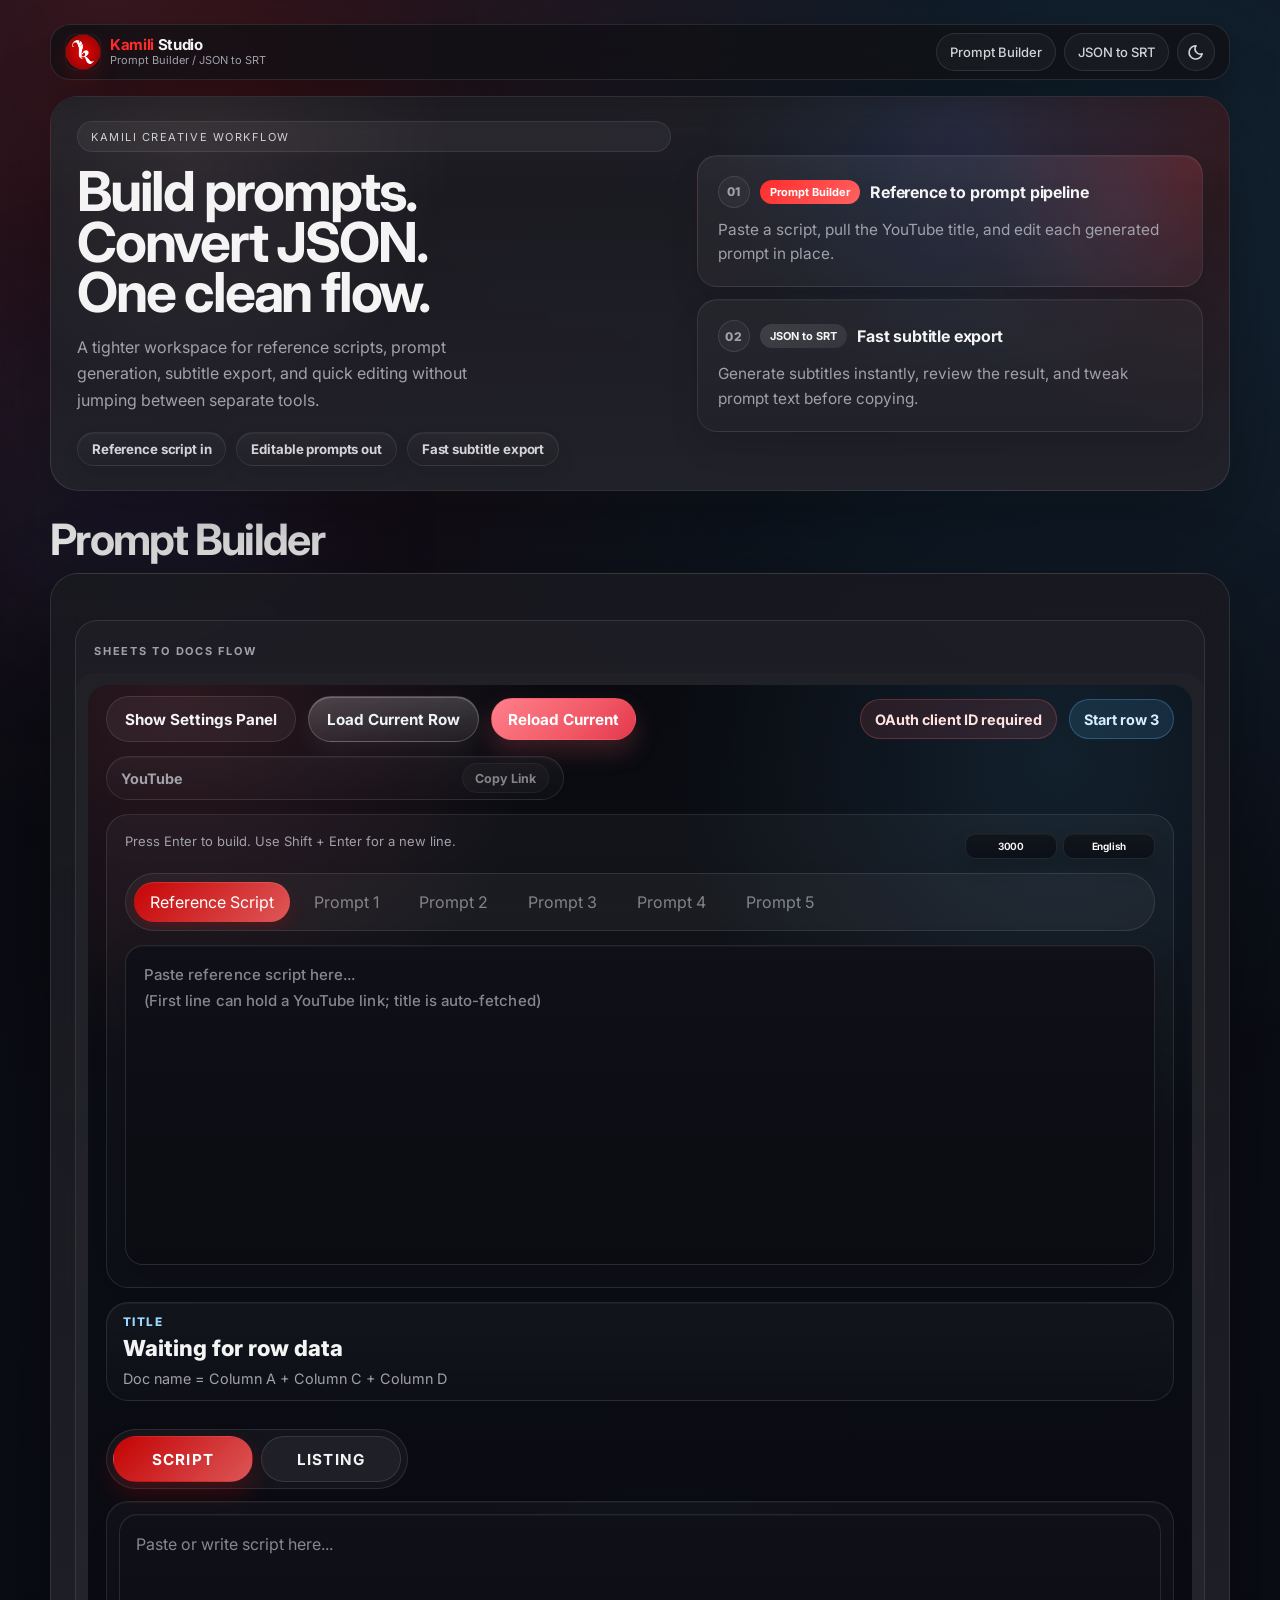
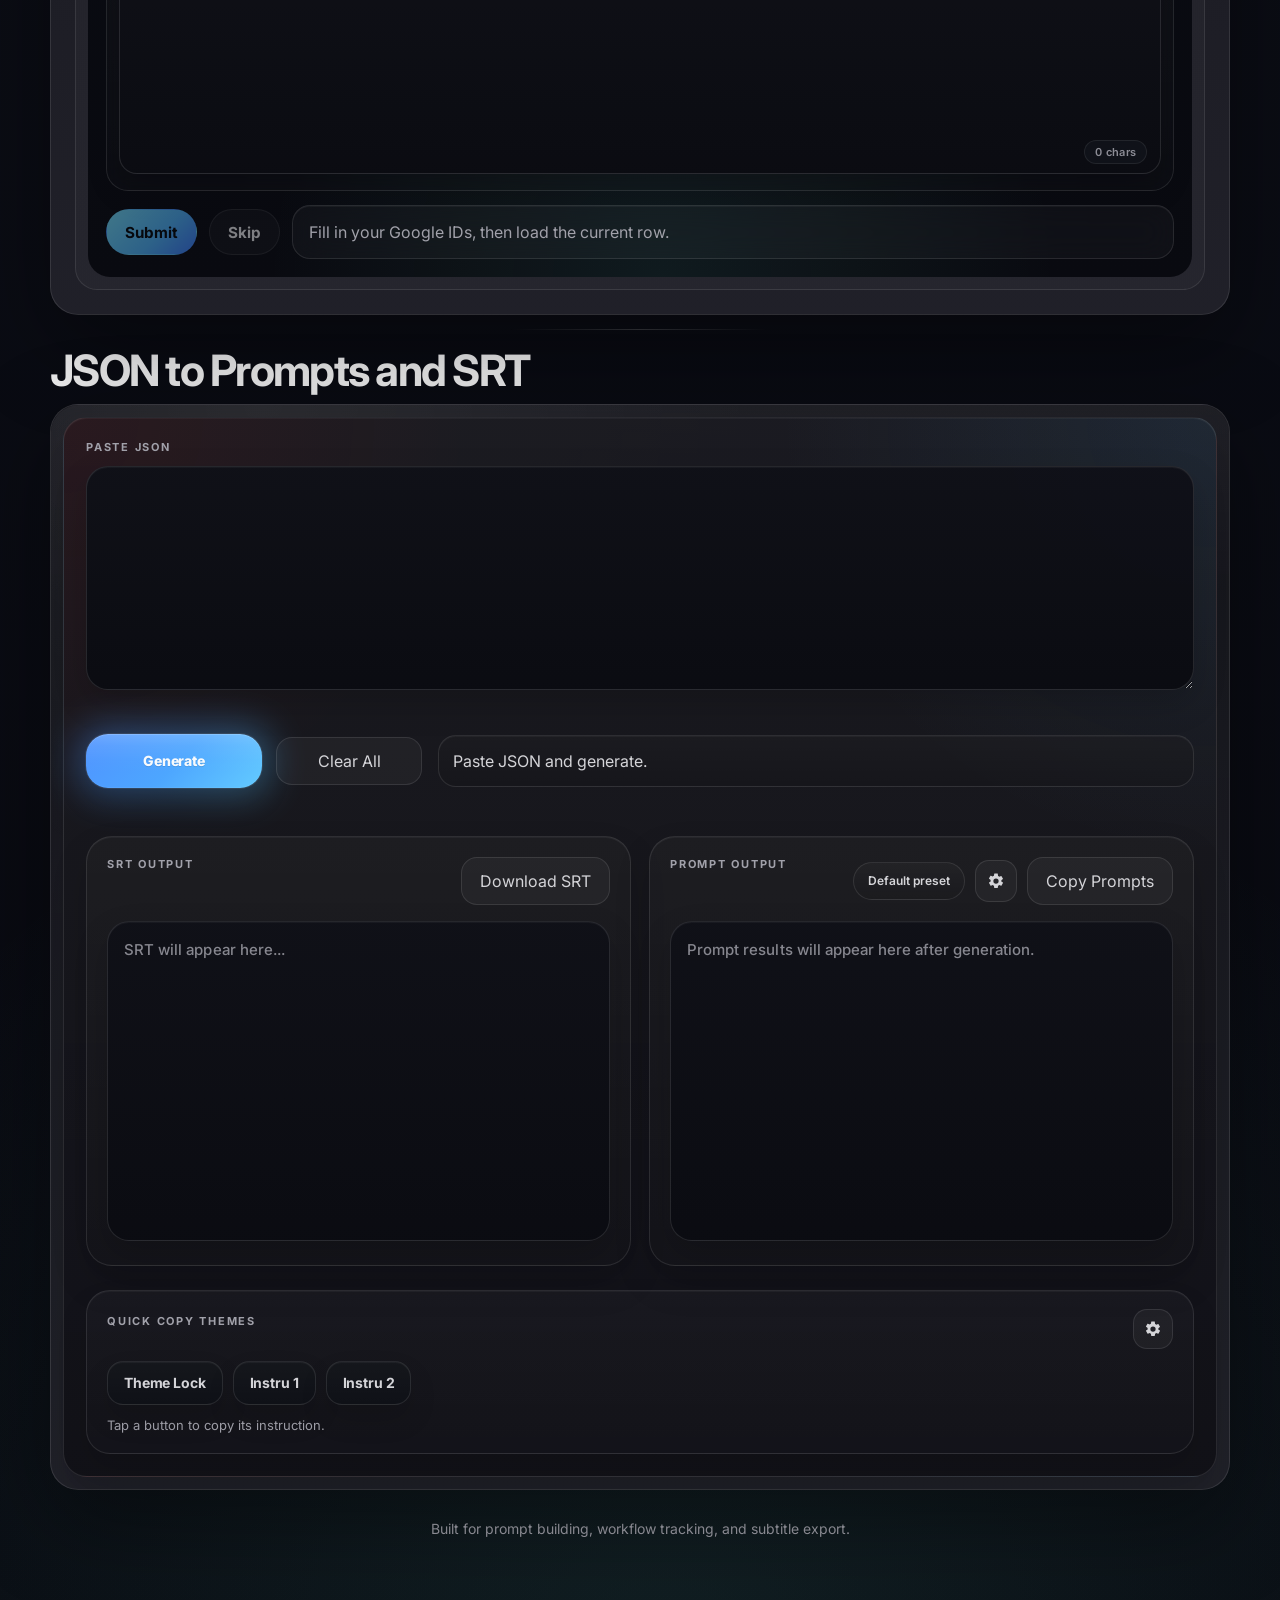
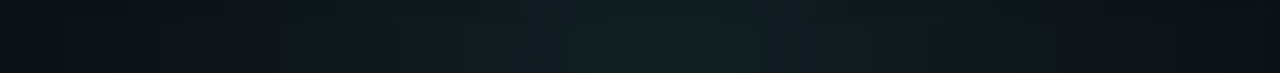
==== commit caccee80: "Add files via upload" ====
--- a/index.html
+++ b/index.html
@@ -31,34 +31,10 @@
       <div class="topbar-actions">
         <a class="topbar-link" href="#tool-workflow">Prompt Builder</a>
         <a class="topbar-link" href="#tool-2">JSON to SRT</a>
-        <button class="theme-toggle" id="theme-toggle" type="button" aria-label="Toggle theme">
-          <span class="sr-only" id="theme-toggle-label">Switch theme</span>
-          <svg
-            class="theme-toggle-icon"
-            width="20"
-            height="20"
-            viewBox="0 0 25 25"
-            fill="none"
-            xmlns="http://www.w3.org/2000/svg"
-            aria-hidden="true"
-          >
-            <g class="theme-toggle-sun">
-              <path
-                d="M12.4058 17.7625C15.1672 17.7625 17.4058 15.5239 17.4058 12.7625C17.4058 10.0011 15.1672 7.76251 12.4058 7.76251C9.64434 7.76251 7.40576 10.0011 7.40576 12.7625C7.40576 15.5239 9.64434 17.7625 12.4058 17.7625Z"
-              />
-              <path d="M12.4058 1.76251V3.76251" />
-              <path d="M12.4058 21.7625V23.7625" />
-              <path d="M4.62598 4.98248L6.04598 6.40248" />
-              <path d="M18.7656 19.1225L20.1856 20.5425" />
-              <path d="M1.40576 12.7625H3.40576" />
-              <path d="M21.4058 12.7625H23.4058" />
-              <path d="M4.62598 20.5425L6.04598 19.1225" />
-              <path d="M18.7656 6.40248L20.1856 4.98248" />
-            </g>
-            <path
-              class="theme-toggle-moon"
-              d="M21.1918 13.2013C21.0345 14.9035 20.3957 16.5257 19.35 17.8781C18.3044 19.2305 16.8953 20.2571 15.2875 20.8379C13.6797 21.4186 11.9398 21.5294 10.2713 21.1574C8.60281 20.7854 7.07479 19.9459 5.86602 18.7371C4.65725 17.5283 3.81774 16.0003 3.4457 14.3318C3.07367 12.6633 3.18451 10.9234 3.76526 9.31561C4.346 7.70783 5.37263 6.29868 6.72501 5.25307C8.07739 4.20746 9.69959 3.56862 11.4018 3.41132C10.4052 4.75958 9.92564 6.42077 10.0503 8.09273C10.175 9.76469 10.8957 11.3364 12.0812 12.5219C13.2667 13.7075 14.8384 14.4281 16.5104 14.5528C18.1823 14.6775 19.8435 14.1979 21.1918 13.2013Z"
-            />
+        <button class="theme-toggle" id="theme-toggle" type="button" aria-label="Switch to light mode" title="Switch to light mode">
+          <span class="sr-only" id="theme-toggle-label">Switch to light mode</span>
+          <svg class="theme-toggle-icon" viewBox="0 0 24 24" aria-hidden="true">
+            <path class="theme-toggle-glyph" d="M20.2 14.5A8.8 8.8 0 1 1 12 3.8a7.1 7.1 0 0 0 8.2 10.7Z" />
           </svg>
         </button>
       </div>
@@ -72,11 +48,17 @@
           A tighter workspace for reference scripts, prompt generation, subtitle export, and quick
           editing without jumping between separate tools.
         </p>
+        <div class="hero-pills" aria-label="Core workflow highlights">
+          <span class="hero-pill">Reference script in</span>
+          <span class="hero-pill">Editable prompts out</span>
+          <span class="hero-pill">Fast subtitle export</span>
+        </div>
       </div>
 
       <div class="hero-stack">
         <div class="hero-card hero-card-accent">
           <div class="hero-card-line">
+            <span class="hero-card-step">01</span>
             <span class="hero-chip">Prompt Builder</span>
             <strong>Reference to prompt pipeline</strong>
           </div>
@@ -84,6 +66,7 @@
         </div>
         <div class="hero-card">
           <div class="hero-card-line">
+            <span class="hero-card-step">02</span>
             <span class="hero-chip hero-chip-secondary">JSON to SRT</span>
             <strong>Fast subtitle export</strong>
           </div>
@@ -213,52 +196,110 @@
         </div>
 
         <div class="tool-card">
-          <div class="field-block">
-            <label class="label" for="json-input">Paste JSON</label>
-            <textarea id="json-input"></textarea>
-          </div>
-
-          <div class="button-row button-row-split">
-            <div class="button-row tool-actions">
-              <button class="glow-button" id="srt-generate" type="button">
-                <span class="glow-button__content">
-                  <span>Generate</span>
-                </span>
-              </button>
-              <button class="secondary-button" id="srt-clear" type="button">Clear All</button>
-            </div>
-            <div class="status status-inline" id="srt-status">Paste JSON and generate.</div>
-          </div>
-
-          <div class="results-grid">
-            <div class="result-panel">
-              <div class="panel-head">
-                <span class="label">SRT Output</span>
-                <button class="secondary-button" id="srt-download" type="button">Download SRT</button>
-              </div>
-              <textarea id="srt-output" readonly placeholder="SRT will appear here..."></textarea>
-            </div>
-
-            <div class="result-panel">
-              <div class="panel-head">
-                <span class="label">Prompt Output</span>
-                <div class="panel-actions">
-                  <span class="preset-badge" id="prompt-preset-badge">Default preset</span>
+          <div class="tool-two-shell">
+            <div class="field-block">
+              <label class="label" for="json-input">Paste JSON</label>
+              <textarea id="json-input"></textarea>
+            </div>
+
+            <div class="button-row button-row-split">
+              <div class="button-row tool-actions">
+                <button class="glow-button" id="srt-generate" type="button">
+                  <span class="glow-button__content">
+                    <span>Generate</span>
+                  </span>
+                </button>
+                <button class="secondary-button" id="srt-clear" type="button">Clear All</button>
+              </div>
+              <div class="status status-inline" id="srt-status">Paste JSON and generate.</div>
+            </div>
+
+            <div class="results-grid">
+              <div class="result-panel">
+                <div class="panel-head">
+                  <span class="label">SRT Output</span>
+                  <button class="secondary-button" id="srt-download" type="button">Download SRT</button>
+                </div>
+                <textarea id="srt-output" readonly placeholder="SRT will appear here..."></textarea>
+              </div>
+
+              <div class="result-panel">
+                <div class="panel-head">
+                  <span class="label">Prompt Output</span>
+                  <div class="panel-actions">
+                    <span class="preset-badge" id="prompt-preset-badge">Default preset</span>
+                    <button
+                      class="icon-button"
+                      id="prompt-preset-settings"
+                      type="button"
+                      aria-label="Manage image prompt presets"
+                      title="Manage image prompt presets"
+                    >
+                      <svg viewBox="0 0 24 24" aria-hidden="true">
+                        <path d="M19.14 12.94a7.96 7.96 0 0 0 .05-.94 7.96 7.96 0 0 0-.05-.94l2.03-1.58a.5.5 0 0 0 .12-.64l-1.92-3.32a.5.5 0 0 0-.6-.22l-2.39.96a7.28 7.28 0 0 0-1.63-.94l-.36-2.54A.5.5 0 0 0 13.9 2h-3.8a.5.5 0 0 0-.49.42l-.36 2.54c-.58.22-1.12.53-1.63.94l-2.39-.96a.5.5 0 0 0-.6.22L2.71 8.48a.5.5 0 0 0 .12.64l2.03 1.58a7.96 7.96 0 0 0-.05.94c0 .32.02.63.05.94l-2.03 1.58a.5.5 0 0 0-.12.64l1.92 3.32a.5.5 0 0 0 .6.22l2.39-.96c.5.4 1.05.72 1.63.94l.36 2.54a.5.5 0 0 0 .49.42h3.8a.5.5 0 0 0 .49-.42l.36-2.54c.58-.22 1.13-.54 1.63-.94l2.39.96a.5.5 0 0 0 .6-.22l1.92-3.32a.5.5 0 0 0-.12-.64l-2.03-1.58ZM12 15.5A3.5 3.5 0 1 1 12 8.5a3.5 3.5 0 0 1 0 7Z"/>
+                      </svg>
+                    </button>
+                    <button class="secondary-button" id="prompts-copy" type="button">Copy Prompts</button>
+                  </div>
+                </div>
+                <textarea id="prompts-output" placeholder="Prompt results will appear here after generation."></textarea>
+              </div>
+            </div>
+
+            <div class="quick-copy-section quick-copy-section-inline" id="tool-quick-copy" aria-label="Quick copy instructions">
+              <div class="quick-copy-card quick-copy-card-inline">
+                <div class="quick-copy-head quick-copy-head-inline">
+                  <div class="quick-copy-copy">
+                    <span class="label">Quick Copy Themes</span>
+                  </div>
                   <button
-                    class="icon-button"
-                    id="prompt-preset-settings"
+                    class="icon-button quick-copy-settings-toggle"
+                    id="quick-copy-settings-toggle"
                     type="button"
-                    aria-label="Manage image prompt presets"
-                    title="Manage image prompt presets"
+                    aria-label="Manage quick copy instructions"
+                    aria-expanded="false"
+                    title="Manage quick copy instructions"
                   >
                     <svg viewBox="0 0 24 24" aria-hidden="true">
                       <path d="M19.14 12.94a7.96 7.96 0 0 0 .05-.94 7.96 7.96 0 0 0-.05-.94l2.03-1.58a.5.5 0 0 0 .12-.64l-1.92-3.32a.5.5 0 0 0-.6-.22l-2.39.96a7.28 7.28 0 0 0-1.63-.94l-.36-2.54A.5.5 0 0 0 13.9 2h-3.8a.5.5 0 0 0-.49.42l-.36 2.54c-.58.22-1.12.53-1.63.94l-2.39-.96a.5.5 0 0 0-.6.22L2.71 8.48a.5.5 0 0 0 .12.64l2.03 1.58a7.96 7.96 0 0 0-.05.94c0 .32.02.63.05.94l-2.03 1.58a.5.5 0 0 0-.12.64l1.92 3.32a.5.5 0 0 0 .6.22l2.39-.96c.5.4 1.05.72 1.63.94l.36 2.54a.5.5 0 0 0 .49.42h3.8a.5.5 0 0 0 .49-.42l.36-2.54c.58-.22 1.13-.54 1.63-.94l2.39.96a.5.5 0 0 0 .6-.22l1.92-3.32a.5.5 0 0 0-.12-.64l-2.03-1.58ZM12 15.5A3.5 3.5 0 1 1 12 8.5a3.5 3.5 0 0 1 0 7Z"/>
                     </svg>
                   </button>
-                  <button class="secondary-button" id="prompts-copy" type="button">Copy Prompts</button>
                 </div>
-              </div>
-              <textarea id="prompts-output" placeholder="Prompt results will appear here after generation."></textarea>
+
+                <div class="quick-copy-actions" id="quick-copy-actions"></div>
+                <div class="quick-copy-empty" id="quick-copy-empty" hidden>Add your first instruction from the settings button.</div>
+                <p class="quick-copy-note" id="quick-copy-note">Tap a button to copy its instruction.</p>
+
+                <div class="quick-copy-settings-panel" id="quick-copy-settings-panel" hidden>
+                  <div class="quick-copy-settings-shell">
+                    <div class="quick-copy-settings-copy">
+                      <span class="label">Manage Instructions</span>
+                      <p>Create short buttons for themes, styles, or reusable copy blocks.</p>
+                    </div>
+
+                    <div class="quick-copy-library" id="quick-copy-library"></div>
+
+                    <div class="quick-copy-form">
+                      <div class="field-block">
+                        <label class="label" for="quick-copy-name">Button Name</label>
+                        <input id="quick-copy-name" type="text" placeholder="Theme Lock" />
+                      </div>
+                      <div class="field-block">
+                        <label class="label" for="quick-copy-text">Instruction Text</label>
+                        <textarea id="quick-copy-text" placeholder="Paste the reusable instruction you want this button to copy."></textarea>
+                      </div>
+                      <div class="button-row quick-copy-form-actions">
+                        <button class="glow-button" id="quick-copy-save" type="button">
+                          <span class="glow-button__content">
+                            <span>Save Instruction</span>
+                          </span>
+                        </button>
+                        <button class="secondary-button" id="quick-copy-clear" type="button">Clear Form</button>
+                      </div>
+                    </div>
+                  </div>
+                </div>
+              </div>
             </div>
           </div>
         </div>
--- a/assets/css/style.css
+++ b/assets/css/style.css
@@ -385,43 +385,18 @@
 }
 
 .theme-toggle-icon {
-  width: 20px;
-  height: 20px;
+  width: 18px;
+  height: 18px;
   overflow: visible;
 }
 
-.theme-toggle-sun path,
-.theme-toggle-moon {
+.theme-toggle-glyph {
   stroke: currentColor;
-  stroke-width: 2;
+  stroke-width: 2.15;
   stroke-linecap: round;
   stroke-linejoin: round;
-  transform-box: fill-box;
-  transform-origin: center;
-  transition:
-    opacity 0.45s ease,
-    transform 0.45s ease,
-    filter 0.45s ease;
-}
-
-.theme-toggle-sun path {
-  opacity: 1;
-  transform: scale(1) rotate(0deg);
-}
-
-.theme-toggle-moon {
-  opacity: 0;
-  transform: scale(0.55) rotate(-22deg);
-}
-
-body[data-theme="dark"] .theme-toggle-sun path {
-  opacity: 0;
-  transform: scale(0.55) rotate(28deg);
-}
-
-body[data-theme="dark"] .theme-toggle-moon {
-  opacity: 1;
-  transform: scale(1) rotate(0deg);
+  fill: none;
+  transition: transform 0.2s ease, opacity 0.2s ease;
 }
 
 .hero-panel,
@@ -451,11 +426,13 @@
 }
 
 .hero-panel {
+  position: relative;
+  overflow: hidden;
   display: grid;
   grid-template-columns: minmax(0, 1.08fr) minmax(320px, 0.92fr);
   align-items: center;
-  gap: 22px;
-  padding: 22px 24px;
+  gap: 26px;
+  padding: 24px 26px;
   border-radius: var(--radius-xl);
   margin-bottom: 22px;
   animation: riseIn 0.55s ease;
@@ -465,7 +442,20 @@
     linear-gradient(180deg, var(--panel) 0%, var(--panel-strong) 100%);
 }
 
+.hero-panel::before {
+  content: "";
+  position: absolute;
+  inset: 0;
+  border-radius: inherit;
+  pointer-events: none;
+  background:
+    radial-gradient(circle at 12% 18%, rgba(255, 255, 255, 0.065), transparent 24%),
+    linear-gradient(180deg, rgba(255, 255, 255, 0.035), transparent 26%);
+}
+
 .hero-copy {
+  position: relative;
+  z-index: 1;
   display: flex;
   flex-direction: column;
   justify-content: center;
@@ -478,9 +468,10 @@
 }
 
 .hero-copy h1 {
-  font-size: clamp(2rem, 4.1vw, 3.45rem);
-  line-height: 0.94;
+  font-size: clamp(2.1rem, 4.3vw, 3.65rem);
+  line-height: 0.92;
   max-width: 10.8ch;
+  text-wrap: balance;
 }
 
 .eyebrow {
@@ -501,10 +492,10 @@
 }
 
 .hero-text {
-  margin-top: 14px;
-  max-width: 43ch;
-  font-size: 0.98rem;
-  line-height: 1.62;
+  margin-top: 16px;
+  max-width: 45ch;
+  font-size: 1rem;
+  line-height: 1.66;
 }
 
 .hero-badge {
@@ -522,28 +513,78 @@
   text-transform: uppercase;
 }
 
+.hero-pills {
+  display: flex;
+  flex-wrap: wrap;
+  gap: 10px;
+  margin-top: 18px;
+}
+
+.hero-pill {
+  display: inline-flex;
+  align-items: center;
+  min-height: 34px;
+  padding: 0 14px;
+  border-radius: 999px;
+  border: 1px solid rgba(255, 255, 255, 0.08);
+  background:
+    linear-gradient(180deg, rgba(255, 255, 255, 0.055), rgba(255, 255, 255, 0.025)),
+    rgba(10, 12, 18, 0.2);
+  color: var(--muted-strong);
+  font-size: 0.83rem;
+  font-weight: 700;
+  letter-spacing: -0.01em;
+  box-shadow:
+    inset 0 1px 0 rgba(255, 255, 255, 0.04),
+    0 10px 20px rgba(0, 0, 0, 0.08);
+}
+
 .hero-stack {
+  position: relative;
+  z-index: 1;
   display: grid;
-  gap: 10px;
+  gap: 12px;
   align-self: center;
 }
 
 .hero-card {
-  padding: 18px;
+  position: relative;
+  padding: 20px;
   border-radius: 20px;
   border: 1px solid rgba(255, 255, 255, 0.08);
-  background: linear-gradient(180deg, rgba(255, 255, 255, 0.05), rgba(255, 255, 255, 0.03));
-  min-height: 112px;
+  background:
+    linear-gradient(180deg, rgba(255, 255, 255, 0.055), rgba(255, 255, 255, 0.028)),
+    rgba(12, 14, 20, 0.18);
+  min-height: 118px;
   display: flex;
   flex-direction: column;
   justify-content: center;
+  box-shadow:
+    inset 0 1px 0 rgba(255, 255, 255, 0.04),
+    0 16px 30px rgba(0, 0, 0, 0.1);
 }
 
 .hero-card-line {
   display: flex;
   align-items: center;
   gap: 10px;
-  margin-bottom: 8px;
+  margin-bottom: 10px;
+}
+
+.hero-card-step {
+  display: inline-flex;
+  align-items: center;
+  justify-content: center;
+  min-width: 32px;
+  height: 32px;
+  border-radius: 999px;
+  border: 1px solid rgba(255, 255, 255, 0.1);
+  background: rgba(255, 255, 255, 0.04);
+  color: var(--muted);
+  font-size: 0.75rem;
+  font-weight: 800;
+  letter-spacing: 0.08em;
+  flex: 0 0 auto;
 }
 
 .hero-chip {
@@ -565,18 +606,19 @@
 
 .hero-card-accent {
   background:
-    radial-gradient(circle at top right, rgba(221, 0, 0, 0.14), transparent 36%),
+    radial-gradient(circle at top right, rgba(221, 0, 0, 0.16), transparent 38%),
+    radial-gradient(circle at 85% 40%, rgba(82, 184, 255, 0.08), transparent 34%),
     linear-gradient(180deg, rgba(255, 255, 255, 0.06), rgba(255, 255, 255, 0.03));
 }
 
 .hero-card strong {
-  font-size: 0.98rem;
+  font-size: 1rem;
   letter-spacing: -0.01em;
 }
 
 .hero-card p {
-  font-size: 0.95rem;
-  line-height: 1.5;
+  font-size: 0.96rem;
+  line-height: 1.58;
 }
 
 .hero-divider,
@@ -1678,12 +1720,9 @@
 #tool-2 .tool-card {
   position: relative;
   overflow: hidden;
-  padding: 28px;
-  border-radius: 30px;
-  background:
-    radial-gradient(circle at top left, rgba(221, 0, 0, 0.08), transparent 28%),
-    radial-gradient(circle at top right, rgba(82, 184, 255, 0.08), transparent 30%),
-    linear-gradient(180deg, rgba(27, 27, 33, 0.94), rgba(18, 18, 24, 0.98));
+  padding: 12px;
+  border-radius: var(--radius-xl);
+  background: linear-gradient(180deg, var(--panel) 0%, var(--panel-strong) 100%);
 }
 
 #tool-2 .tool-card::before {
@@ -1695,6 +1734,23 @@
   background:
     linear-gradient(180deg, rgba(255, 255, 255, 0.04), transparent 18%),
     radial-gradient(circle at 18% 0%, rgba(255, 255, 255, 0.05), transparent 34%);
+}
+
+#tool-2 .tool-two-shell {
+  position: relative;
+  display: flex;
+  flex-direction: column;
+  gap: 24px;
+  padding: 22px;
+  border: 1px solid var(--border);
+  border-radius: 24px;
+  background:
+    radial-gradient(circle at top left, rgba(221, 0, 0, 0.075), transparent 26%),
+    radial-gradient(circle at top right, rgba(82, 184, 255, 0.085), transparent 28%),
+    linear-gradient(180deg, rgba(27, 27, 33, 0.94), rgba(18, 18, 24, 0.985));
+  box-shadow:
+    inset 0 1px 0 rgba(255, 255, 255, 0.04),
+    0 22px 44px rgba(0, 0, 0, 0.14);
 }
 
 #tool-2 .field-block {
@@ -1984,6 +2040,325 @@
   background: transparent;
 }
 
+.quick-copy-section {
+  display: flex;
+  flex-direction: column;
+  gap: 8px;
+  margin-top: 10px;
+}
+
+.quick-copy-card {
+  position: relative;
+  overflow: hidden;
+  padding: 22px 24px;
+  border-radius: 28px;
+  background:
+    radial-gradient(circle at top left, rgba(221, 0, 0, 0.08), transparent 26%),
+    radial-gradient(circle at top right, rgba(82, 184, 255, 0.1), transparent 28%),
+    linear-gradient(180deg, rgba(29, 29, 36, 0.95), rgba(18, 18, 25, 0.98));
+}
+
+.quick-copy-section-inline {
+  margin-top: 0;
+}
+
+.quick-copy-card-inline {
+  padding: 18px 20px;
+  border: 1px solid var(--border);
+  border-radius: 24px;
+  background:
+    linear-gradient(180deg, rgba(255, 255, 255, 0.035), rgba(255, 255, 255, 0.015)),
+    rgba(12, 12, 18, 0.28);
+  box-shadow:
+    inset 0 1px 0 rgba(255, 255, 255, 0.035),
+    0 16px 30px rgba(0, 0, 0, 0.12);
+}
+
+.quick-copy-head {
+  display: flex;
+  align-items: flex-start;
+  justify-content: space-between;
+  gap: 16px;
+  margin-bottom: 14px;
+}
+
+.quick-copy-copy {
+  min-width: 0;
+}
+
+.quick-copy-head-inline {
+  margin-bottom: 12px;
+}
+
+.quick-copy-copy p {
+  margin: 6px 0 0;
+  color: var(--muted);
+  font-size: 14px;
+  line-height: 1.65;
+  max-width: 50ch;
+}
+
+.quick-copy-settings-toggle {
+  flex: 0 0 auto;
+  width: 40px;
+  min-width: 40px;
+  height: 40px;
+  padding: 0;
+}
+
+.quick-copy-settings-toggle.is-active {
+  color: #ffffff;
+  border-color: rgba(82, 184, 255, 0.32);
+  background: rgba(82, 184, 255, 0.12);
+  box-shadow: 0 12px 24px rgba(82, 184, 255, 0.14);
+}
+
+.quick-copy-actions {
+  display: flex;
+  flex-wrap: wrap;
+  gap: 10px;
+}
+
+.quick-copy-chip {
+  position: relative;
+  min-height: 44px;
+  padding: 0 16px;
+  border-radius: 16px;
+  border: 1px solid var(--border);
+  background:
+    linear-gradient(180deg, rgba(255, 255, 255, 0.045), rgba(255, 255, 255, 0.018)),
+    rgba(10, 12, 18, 0.88);
+  box-shadow:
+    inset 0 1px 0 rgba(255, 255, 255, 0.045),
+    0 14px 28px rgba(0, 0, 0, 0.12);
+  color: var(--muted-strong);
+  font-size: 14px;
+  font-weight: 700;
+  letter-spacing: -0.01em;
+  white-space: nowrap;
+  cursor: pointer;
+  transition: transform 0.18s ease, border-color 1.05s ease, background 1.05s ease, box-shadow 1.05s ease, color 1.05s ease;
+}
+
+.quick-copy-chip::after {
+  content: "\2713";
+  position: absolute;
+  top: -4px;
+  right: -2px;
+  display: inline-flex;
+  align-items: center;
+  justify-content: center;
+  width: 18px;
+  height: 18px;
+  border-radius: 999px;
+  border: 1px solid rgba(126, 243, 207, 0.22);
+  background: rgba(126, 243, 207, 0.2);
+  color: #8ef0d8;
+  font-size: 11px;
+  font-weight: 800;
+  line-height: 1;
+  box-shadow: 0 8px 18px rgba(0, 0, 0, 0.18);
+  opacity: 0;
+  transform: scale(0.82);
+  transition: opacity 1.05s ease, transform 1.05s ease, background 1.05s ease, border-color 1.05s ease, color 1.05s ease;
+  pointer-events: none;
+}
+
+.quick-copy-chip:hover {
+  transform: translateY(-1px);
+  border-color: var(--border-strong);
+  background:
+    linear-gradient(180deg, rgba(255, 255, 255, 0.06), rgba(255, 255, 255, 0.024)),
+    rgba(12, 14, 20, 0.94);
+}
+
+.quick-copy-chip.is-copied {
+  color: #062c25;
+  border-color: rgba(126, 243, 207, 0.3);
+  background: linear-gradient(135deg, rgba(126, 243, 207, 0.94), rgba(86, 224, 192, 0.9));
+  box-shadow: 0 14px 30px rgba(72, 215, 178, 0.18);
+}
+
+.quick-copy-chip.is-copied::after {
+  opacity: 1;
+  transform: scale(1);
+}
+
+.quick-copy-chip.is-fading {
+  color: var(--muted-strong);
+  border-color: var(--border);
+  background:
+    linear-gradient(180deg, rgba(255, 255, 255, 0.045), rgba(255, 255, 255, 0.018)),
+    rgba(10, 12, 18, 0.88);
+  box-shadow:
+    inset 0 1px 0 rgba(255, 255, 255, 0.045),
+    0 14px 28px rgba(0, 0, 0, 0.12);
+}
+
+.quick-copy-chip.is-fading::after {
+  opacity: 0;
+  transform: scale(0.84);
+}
+
+.quick-copy-empty {
+  margin-top: 8px;
+  padding: 12px 14px;
+  border-radius: 16px;
+  border: 1px dashed rgba(255, 255, 255, 0.14);
+  color: var(--muted);
+  background: rgba(255, 255, 255, 0.03);
+}
+
+.quick-copy-note {
+  min-height: 18px;
+  margin: 12px 0 0;
+  color: var(--muted);
+  font-size: 13px;
+}
+
+.quick-copy-note.is-success {
+  color: #bff7e6;
+}
+
+.quick-copy-note.is-error {
+  color: #ff9aa4;
+}
+
+.quick-copy-settings-panel {
+  margin-top: 16px;
+  padding-top: 16px;
+  border-top: 1px solid var(--border);
+}
+
+.quick-copy-settings-shell {
+  display: flex;
+  flex-direction: column;
+  gap: 14px;
+  padding: 18px;
+  border-radius: 22px;
+  border: 1px solid var(--border);
+  background:
+    linear-gradient(180deg, rgba(255, 255, 255, 0.04), rgba(255, 255, 255, 0.018)),
+    rgba(11, 13, 19, 0.82);
+}
+
+.quick-copy-settings-copy p {
+  margin: 6px 0 0;
+  color: var(--muted);
+  line-height: 1.65;
+}
+
+.quick-copy-library {
+  display: flex;
+  flex-direction: column;
+  gap: 10px;
+  max-height: 280px;
+  overflow: auto;
+}
+
+.quick-copy-library-empty {
+  padding: 14px;
+  border-radius: 16px;
+  border: 1px dashed rgba(255, 255, 255, 0.14);
+  color: var(--muted);
+  background: rgba(255, 255, 255, 0.03);
+}
+
+.quick-copy-item {
+  display: flex;
+  align-items: center;
+  gap: 12px;
+  padding: 14px;
+  border-radius: 18px;
+  border: 1px solid var(--border);
+  background: rgba(255, 255, 255, 0.03);
+}
+
+.quick-copy-item.is-active {
+  border-color: rgba(82, 184, 255, 0.28);
+  background: rgba(82, 184, 255, 0.08);
+}
+
+.quick-copy-item-main {
+  flex: 1;
+  min-width: 0;
+  border: none;
+  padding: 0;
+  background: transparent;
+  color: inherit;
+  text-align: left;
+  cursor: pointer;
+}
+
+.quick-copy-item-main strong,
+.quick-copy-item-main span {
+  display: block;
+}
+
+.quick-copy-item-main strong {
+  font-size: 0.98rem;
+  font-weight: 600;
+  white-space: nowrap;
+  overflow: hidden;
+  text-overflow: ellipsis;
+}
+
+.quick-copy-item-main span {
+  margin-top: 4px;
+  color: var(--muted);
+  font-size: 0.92rem;
+  line-height: 1.45;
+}
+
+.quick-copy-item-meta {
+  appearance: none;
+  display: inline-flex;
+  align-items: center;
+  justify-content: center;
+  min-width: 62px;
+  min-height: 32px;
+  padding: 0 10px;
+  border-radius: 999px;
+  border: 1px solid var(--border);
+  background: rgba(255, 255, 255, 0.02);
+  color: var(--muted);
+  font-family: inherit;
+  font-size: 11px;
+  font-weight: 700;
+  letter-spacing: 0.08em;
+  text-transform: uppercase;
+  cursor: pointer;
+  transition: border-color 0.18s ease, background 0.18s ease, color 0.18s ease, transform 0.18s ease;
+}
+
+.quick-copy-item-meta:hover {
+  transform: translateY(-1px);
+  border-color: var(--border-strong);
+  background: rgba(255, 255, 255, 0.05);
+}
+
+.quick-copy-item.is-active .quick-copy-item-meta {
+  border-color: rgba(82, 184, 255, 0.3);
+  background: rgba(82, 184, 255, 0.12);
+  color: #d8efff;
+}
+
+.quick-copy-item-delete {
+  flex: 0 0 auto;
+  width: 38px;
+  min-width: 38px;
+  height: 38px;
+  padding: 0;
+}
+
+.quick-copy-form textarea {
+  min-height: 118px;
+}
+
+.quick-copy-form-actions {
+  margin-top: 2px;
+}
+
 .site-footer {
   margin-top: 30px;
   text-align: center;
@@ -1991,6 +2366,126 @@
   font-size: 14px;
 }
 
+body[data-theme="light"] .hero-panel,
+body[data-theme="light"] .tool-card {
+  background:
+    radial-gradient(circle at top left, rgba(255, 118, 146, 0.07), transparent 28%),
+    radial-gradient(circle at top right, rgba(82, 184, 255, 0.08), transparent 30%),
+    linear-gradient(180deg, rgba(255, 255, 255, 0.95), rgba(246, 248, 252, 0.97));
+  border-color: rgba(15, 23, 42, 0.08);
+  box-shadow:
+    inset 0 1px 0 rgba(255, 255, 255, 0.9),
+    0 22px 48px rgba(15, 23, 42, 0.08);
+}
+
+body[data-theme="light"] .hero-card-accent {
+  background:
+    radial-gradient(circle at top right, rgba(255, 118, 146, 0.09), transparent 34%),
+    linear-gradient(180deg, rgba(255, 255, 255, 0.8), rgba(247, 249, 253, 0.86));
+}
+
+body[data-theme="light"] .hero-pill {
+  border-color: rgba(15, 23, 42, 0.08);
+  background:
+    linear-gradient(180deg, rgba(249, 251, 254, 0.96), rgba(240, 244, 249, 0.94)),
+    rgba(246, 249, 252, 0.9);
+  box-shadow:
+    inset 0 1px 0 rgba(255, 255, 255, 0.9),
+    0 12px 22px rgba(15, 23, 42, 0.05);
+}
+
+body[data-theme="light"] .hero-card {
+  border-color: rgba(15, 23, 42, 0.08);
+  background:
+    linear-gradient(180deg, rgba(250, 252, 255, 0.92), rgba(241, 245, 250, 0.96)),
+    rgba(247, 250, 252, 0.9);
+  box-shadow:
+    inset 0 1px 0 rgba(255, 255, 255, 0.9),
+    0 16px 30px rgba(15, 23, 42, 0.06);
+}
+
+body[data-theme="light"] .hero-card-step {
+  border-color: rgba(15, 23, 42, 0.08);
+  background: rgba(15, 23, 42, 0.035);
+  color: #5b6778;
+}
+
+body[data-theme="light"] .workflow-inline-shell {
+  background:
+    linear-gradient(180deg, rgba(248, 250, 253, 0.9), rgba(238, 243, 249, 0.94)),
+    rgba(246, 249, 252, 0.82);
+  border-color: rgba(15, 23, 42, 0.08);
+}
+
+body[data-theme="light"] .workflow-embed-card-inline {
+  background:
+    linear-gradient(180deg, rgba(247, 250, 253, 0.76), rgba(238, 243, 249, 0.82)),
+    rgba(245, 248, 252, 0.68);
+}
+
+body[data-theme="light"] .output-shell,
+body[data-theme="light"] .result-panel,
+body[data-theme="light"] .quick-copy-card-inline,
+body[data-theme="light"] .quick-copy-settings-shell,
+body[data-theme="light"] .quick-copy-item {
+  background:
+    linear-gradient(180deg, rgba(255, 255, 255, 0.9), rgba(247, 249, 253, 0.94)),
+    rgba(255, 255, 255, 0.88);
+  border-color: rgba(15, 23, 42, 0.08);
+  box-shadow:
+    inset 0 1px 0 rgba(255, 255, 255, 0.88),
+    0 16px 34px rgba(15, 23, 42, 0.07);
+}
+
+body[data-theme="light"] #tool-2 .tool-card {
+  background:
+    linear-gradient(180deg, rgba(249, 251, 254, 0.97), rgba(239, 244, 250, 0.99)),
+    rgba(247, 250, 253, 0.94);
+  box-shadow:
+    inset 0 1px 0 rgba(255, 255, 255, 0.92),
+    0 24px 50px rgba(15, 23, 42, 0.08);
+}
+
+body[data-theme="light"] #tool-2 .tool-card::before {
+  background:
+    linear-gradient(180deg, rgba(255, 255, 255, 0.55), transparent 24%),
+    radial-gradient(circle at 18% 0%, rgba(82, 184, 255, 0.08), transparent 36%);
+}
+
+body[data-theme="light"] #tool-2 .tool-two-shell {
+  background:
+    radial-gradient(circle at top left, rgba(255, 118, 146, 0.06), transparent 26%),
+    radial-gradient(circle at top right, rgba(82, 184, 255, 0.08), transparent 30%),
+    linear-gradient(180deg, rgba(247, 250, 253, 0.94), rgba(237, 243, 249, 0.98));
+  border-color: rgba(15, 23, 42, 0.08);
+  box-shadow:
+    inset 0 1px 0 rgba(255, 255, 255, 0.9),
+    0 22px 44px rgba(15, 23, 42, 0.07);
+}
+
+body[data-theme="light"] #tool-2 .status-inline,
+body[data-theme="light"] #tool-2 .preset-badge,
+body[data-theme="light"] .quick-copy-chip {
+  background:
+    linear-gradient(180deg, rgba(255, 255, 255, 0.94), rgba(245, 247, 251, 0.94)),
+    rgba(255, 255, 255, 0.92);
+  border-color: rgba(15, 23, 42, 0.08);
+  box-shadow:
+    inset 0 1px 0 rgba(255, 255, 255, 0.9),
+    0 12px 24px rgba(15, 23, 42, 0.06);
+}
+
+body[data-theme="light"] .quick-copy-chip.is-fading {
+  color: var(--muted-strong);
+  background:
+    linear-gradient(180deg, rgba(255, 255, 255, 0.94), rgba(245, 247, 251, 0.94)),
+    rgba(255, 255, 255, 0.92);
+  border-color: rgba(15, 23, 42, 0.08);
+  box-shadow:
+    inset 0 1px 0 rgba(255, 255, 255, 0.9),
+    0 12px 24px rgba(15, 23, 42, 0.06);
+}
+
 @keyframes riseIn {
   from {
     opacity: 0;
@@ -2030,6 +2525,10 @@
     grid-template-columns: 1fr;
   }
 
+  .hero-pills {
+    margin-top: 16px;
+  }
+
   .section-heading {
     align-items: start;
     flex-direction: column;
@@ -2064,6 +2563,10 @@
   .hero-panel,
   .tool-card {
     padding: 20px;
+  }
+
+  .hero-card-line {
+    flex-wrap: wrap;
   }
 
   .settings-grid,
@@ -2130,9 +2633,66 @@
     width: 100%;
     min-width: 0;
   }
+
+  #tool-2 .panel-head {
+    align-items: stretch;
+  }
+
+  #tool-2 .panel-actions {
+    display: grid;
+    grid-template-columns: minmax(0, 1fr) 40px minmax(0, 1fr);
+    gap: 8px;
+    width: 100%;
+  }
+
+  #tool-2 .panel-actions .preset-badge,
+  #tool-2 .panel-actions .secondary-button {
+    width: 100%;
+    max-width: none;
+  }
+
+  #tool-2 .panel-actions .icon-button {
+    width: 40px;
+    min-width: 40px;
+    max-width: 40px;
+    justify-self: center;
+  }
+
+  .quick-copy-head {
+    flex-direction: column;
+    align-items: stretch;
+  }
+
+  .quick-copy-settings-toggle {
+    align-self: flex-end;
+  }
+
+  .quick-copy-actions {
+    flex-wrap: nowrap;
+    overflow-x: auto;
+    padding-bottom: 4px;
+  }
+
+  .quick-copy-chip {
+    flex: 0 0 auto;
+  }
+
+  .quick-copy-settings-panel {
+    margin-top: 14px;
+    padding-top: 14px;
+  }
 }
 
 @media (max-width: 720px) {
+  .site-shell {
+    width: min(100% - 12px, 1180px);
+    padding-bottom: 108px;
+  }
+
+  .tool-card {
+    padding: 16px;
+  }
+
   .prompt-output,
   .output-box,
   #srt-output,
@@ -2151,4 +2711,93 @@
     min-height: 0;
     border-radius: 20px;
   }
-}
+
+  #tool-2 .tool-card {
+    padding: 8px;
+    border-radius: 24px;
+  }
+
+  #tool-2 .tool-two-shell {
+    gap: 18px;
+    padding: 16px;
+    border-radius: 20px;
+  }
+
+  #tool-2 #json-input {
+    min-height: 184px;
+  }
+
+  #tool-2 .results-grid {
+    gap: 14px;
+  }
+
+  #tool-2 .result-panel {
+    padding: 16px;
+    border-radius: 22px;
+  }
+
+  #tool-2 .panel-head {
+    margin-bottom: 12px;
+  }
+
+  #tool-2 #srt-output,
+  #tool-2 #prompts-output {
+    height: 260px;
+    min-height: 260px;
+    max-height: 260px;
+  }
+
+  .quick-copy-card {
+    padding: 18px;
+    border-radius: 24px;
+  }
+
+  .quick-copy-card-inline {
+    padding: 16px;
+    border-radius: 20px;
+  }
+
+  .topbar-actions {
+    width: 100%;
+    flex-wrap: wrap;
+    gap: 8px;
+  }
+
+  .topbar-link,
+  .theme-toggle {
+    flex: 1 1 auto;
+  }
+
+  .topbar-link {
+    justify-content: center;
+  }
+
+  .quick-copy-copy p {
+    font-size: 13px;
+    line-height: 1.55;
+  }
+
+  .quick-copy-chip {
+    min-height: 40px;
+    padding: 0 14px;
+    font-size: 13px;
+  }
+
+  .quick-copy-settings-shell {
+    padding: 14px;
+    border-radius: 20px;
+  }
+
+  .quick-copy-library {
+    max-height: none;
+  }
+
+  .quick-copy-form textarea {
+    min-height: 104px;
+  }
+
+  .quick-copy-form-actions .glow-button,
+  .quick-copy-form-actions .secondary-button {
+    width: 100%;
+  }
+}
